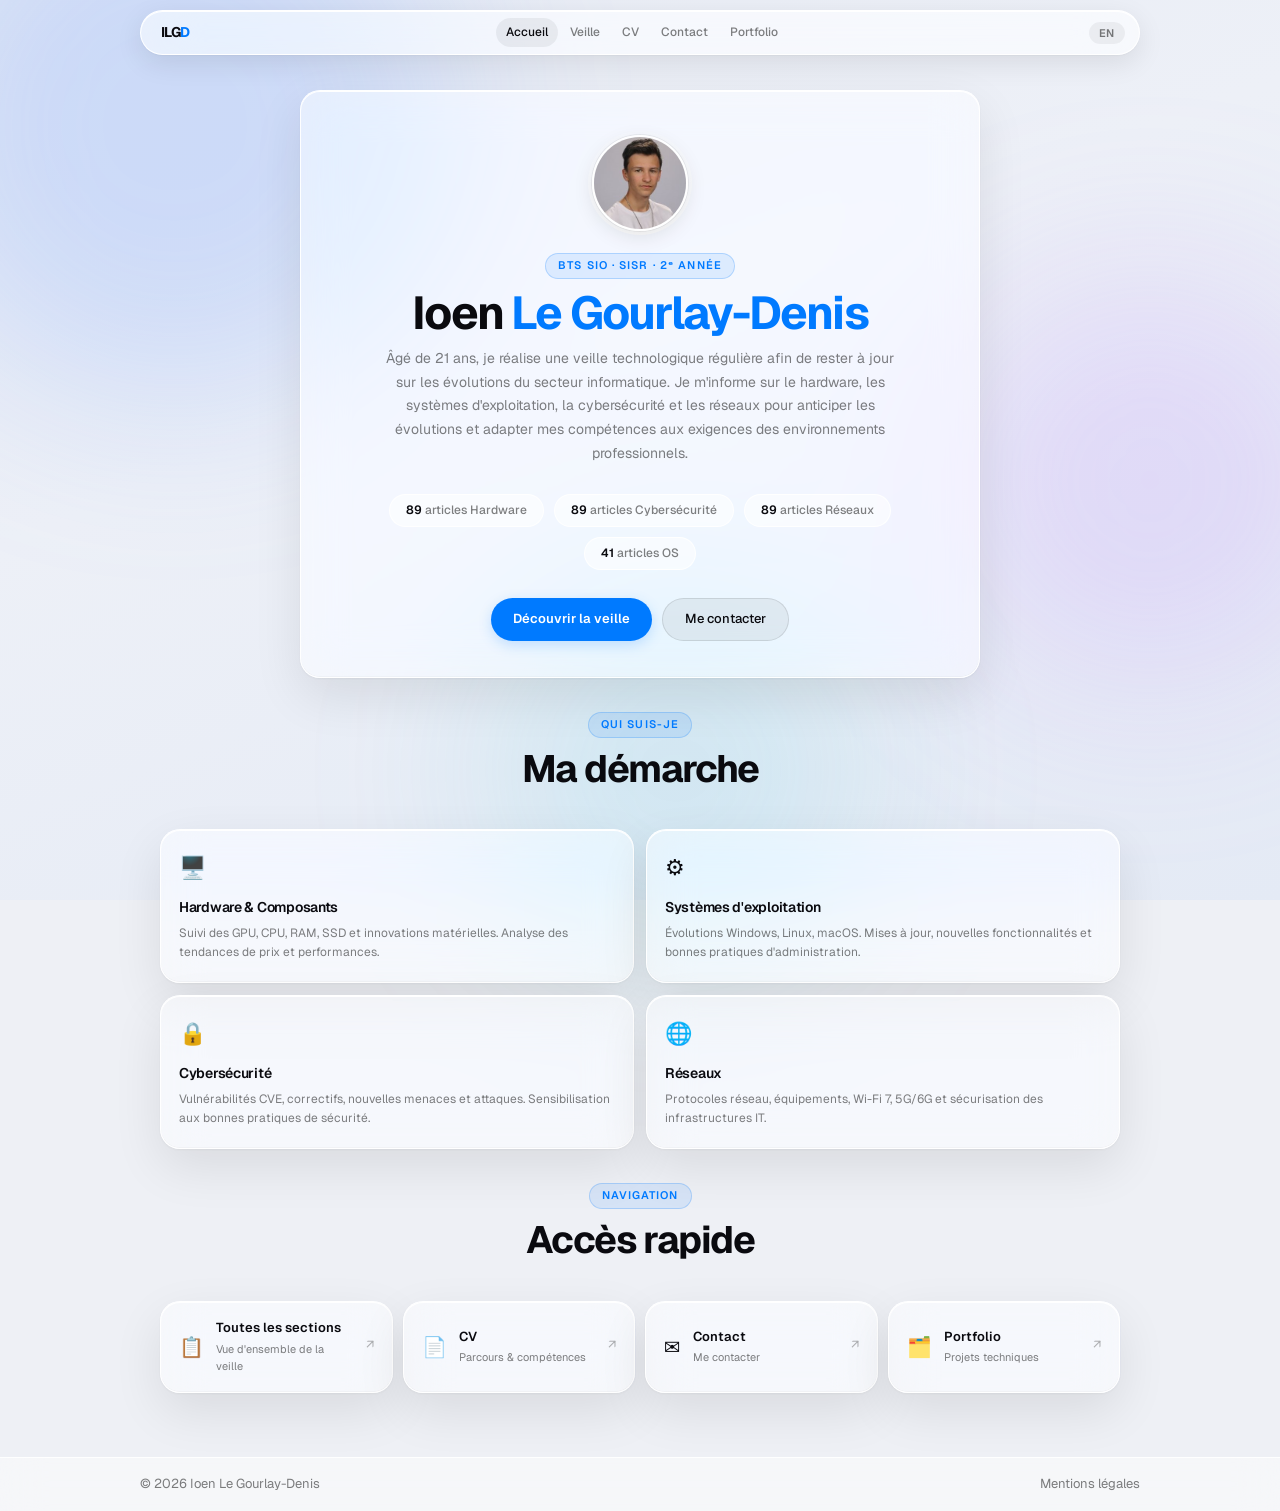
==== index.html @ bd29b1e2 "Update index.html" ====
<!DOCTYPE html>
<html lang="fr">
<head>
  <meta charset="UTF-8"/><meta name="viewport" content="width=device-width,initial-scale=1.0"/>
  <title>Accueil — Veille Technologique — Ioen Le Gourlay-Denis</title>
  <link rel="preconnect" href="https://fonts.googleapis.com"/>
  <link href="https://fonts.googleapis.com/css2?family=Geist:wght@300;400;500;600;700&display=swap" rel="stylesheet"/>
  <link rel="stylesheet" href="vt-styles.css"/>
  <style>
    .hero-home{padding:44px 36px 36px;text-align:center;max-width:680px;margin:0 auto 32px;}
    .hero-home .photo-wrap{position:relative;width:96px;height:96px;margin:0 auto 20px;}
    .hero-home .photo-wrap img{width:96px;height:96px;border-radius:50%;object-fit:cover;border:2px solid rgba(255,255,255,0.85);box-shadow:0 0 0 1px rgba(0,0,0,0.06),0 6px 20px rgba(0,0,0,0.1);}
    .hero-home .photo-ring{position:absolute;inset:-4px;border-radius:50%;background:conic-gradient(from 180deg,rgba(255,255,255,0.85),rgba(255,255,255,0.1),rgba(255,255,255,0.85));z-index:-1;}
    .hero-home h1{font-size:clamp(28px,5vw,46px);font-weight:700;letter-spacing:-0.04em;color:#0a0a0f;line-height:1.05;margin-bottom:10px;}
    .hero-home h1 span{color:var(--blue);}
    .hero-home .hero-sub{font-size:14px;color:var(--text-2);line-height:1.7;max-width:520px;margin:0 auto 28px;}
    .stats-row{display:flex;gap:10px;justify-content:center;flex-wrap:wrap;margin-bottom:28px;}
    .stat-pill{background:rgba(255,255,255,0.55);border:0.5px solid rgba(255,255,255,0.9);border-radius:100px;padding:6px 16px;font-size:12px;font-weight:500;color:var(--text-2);}
    .stat-pill strong{color:#0a0a0f;font-weight:600;}
    .about-grid{display:grid;grid-template-columns:1fr 1fr;gap:12px;margin-bottom:32px;}
    .about-card{padding:20px 18px;}
    .about-card-icon{font-size:22px;margin-bottom:10px;display:block;}
    .about-card h3{font-size:14px;font-weight:600;color:#0a0a0f;letter-spacing:-0.02em;margin-bottom:6px;}
    .about-card p{font-size:12px;color:var(--text-2);line-height:1.6;}
    .quick-links{display:grid;grid-template-columns:repeat(auto-fit,minmax(200px,1fr));gap:10px;}
    .ql-card{padding:16px 18px;display:flex;align-items:center;gap:12px;transition:transform 0.22s cubic-bezier(0.34,1.2,0.64,1);}
    .ql-card:hover{transform:translateY(-3px);}
    .ql-icon{font-size:20px;flex-shrink:0;}
    .ql-text h3{font-size:13px;font-weight:600;color:#0a0a0f;margin-bottom:2px;}
    .ql-text p{font-size:11px;color:var(--text-2);}
    .ql-arrow{margin-left:auto;font-size:13px;color:var(--text-3);transition:all 0.2s;}
    .ql-card:hover .ql-arrow{color:var(--blue);transform:translate(2px,-2px);}
    @media(max-width:560px){.about-grid{grid-template-columns:1fr;}.stats-row{flex-direction:column;align-items:center;}}
  </style>
</head>
<body>
<div class="bg-canvas" aria-hidden="true"><div class="bg-blob b1"></div><div class="bg-blob b2"></div><div class="bg-blob b3"></div></div>

<nav class="site-nav" id="nav">
  <div class="nav-pill">
    <a href="index.html" class="nav-logo">ILG<em>D</em></a>
    <div class="nav-links">
      <a href="index.html" class="nav-a active">Accueil</a>
      <a href="veilletechnologique.html" class="nav-a" data-fr="Veille" data-en="Tech Watch">Veille</a>
      <a href="cv.html" class="nav-a">CV</a>
      <a href="contact.html" class="nav-a">Contact</a>
      <a href="portfolio.html" class="nav-a">Portfolio</a>
    </div>
    <button class="lang-btn" id="langBtn">EN</button>
    <button class="burger" id="burger"><span></span><span></span></button>
  </div>
</nav>
<div class="mobile-drawer glass" id="drawer">
  <a href="index.html">Accueil</a>
  <a href="veilletechnologique.html">Veille Technologique</a>
  <a href="hardware.html">Hardware</a>
  <a href="systemedexploitation.html">Syst. d'exploitation</a>
  <a href="cybersecurite.html">Cybersécurité</a>
  <a href="reseaux.html">Réseaux</a>
  <a href="cv.html">CV</a>
  <a href="contact.html">Contact</a>
  <a href="portfolio.html">Portfolio</a>
</div>

<main class="page">
  <div class="container">
    <div class="container" style="max-width:680px; margin-top: 90px;"></div>

    <!-- HERO -->
    <div class="glass hero-home ios-anim" data-d="0">
      <div class="photo-wrap">
        <div class="photo-ring"></div>
        <img src="photo-profil.jpg" alt="Ioen Le Gourlay-Denis"/>
      </div>
      <span class="eyebrow" data-fr="BTS SIO · SISR · 2ᵉ année" data-en="IT Systems & Networks · Year 2">BTS SIO · SISR · 2ᵉ année</span>
      <h1>Ioen <span>Le Gourlay-Denis</span></h1>
      <p class="hero-sub" data-fr="Âgé de 21 ans, je réalise une veille technologique régulière afin de rester à jour sur les évolutions du secteur informatique. Je m'informe sur le hardware, les systèmes d'exploitation, la cybersécurité et les réseaux pour anticiper les évolutions et adapter mes compétences aux exigences des environnements professionnels." data-en="21 years old, I carry out regular technology monitoring to stay up to date with developments in the IT sector, covering hardware, operating systems, cybersecurity and networks.">Âgé de 21 ans, je réalise une veille technologique régulière afin de rester à jour sur les évolutions du secteur informatique. Je m'informe sur le hardware, les systèmes d'exploitation, la cybersécurité et les réseaux pour anticiper les évolutions et adapter mes compétences aux exigences des environnements professionnels.</p>
      <div class="stats-row">
        <span class="stat-pill"><strong>89</strong> <a href="hardware.html">articles Hardware</a></span>
        <span class="stat-pill"><strong>89</strong> articles Cybersécurité</span>
        <span class="stat-pill"><strong>89</strong> articles Réseaux</span>
        <span class="stat-pill"><strong>41</strong> articles OS</span>
      </div>
      <div style="display:flex;gap:10px;justify-content:center;flex-wrap:wrap;">
        <a href="veilletechnologique.html" class="btn-p" data-fr="Découvrir la veille" data-en="Explore tech watch">Découvrir la veille</a>
        <a href="contact.html" class="btn-ghost"   data-fr="Me contacter" data-en="Get in touch">Me contacter</a>
      </div>
    </div>

    <!-- À PROPOS -->
    <div class="sec-header ios-anim" data-d="60">
      <span class="eyebrow" data-fr="Qui suis-je" data-en="Who I am">Qui suis-je</span>
      <h1 data-fr="Ma démarche" data-en="My approach">Ma démarche</h1>
    </div>
    <div class="about-grid">
      <div class="glass about-card ios-anim" data-d="80">
        <span class="about-card-icon">🖥️</span>
        <h3 data-fr="Hardware & Composants" data-en="Hardware & Components">Hardware & Composants</h3>
        <p data-fr="Suivi des GPU, CPU, RAM, SSD et innovations matérielles. Analyse des tendances de prix et performances." data-en="Tracking GPU, CPU, RAM, SSD and hardware innovations. Price trend and performance analysis.">Suivi des GPU, CPU, RAM, SSD et innovations matérielles. Analyse des tendances de prix et performances.</p>
      </div>
      <div class="glass about-card ios-anim" data-d="120">
        <span class="about-card-icon">⚙️</span>
        <h3 data-fr="Systèmes d'exploitation" data-en="Operating Systems">Systèmes d'exploitation</h3>
        <p data-fr="Évolutions Windows, Linux, macOS. Mises à jour, nouvelles fonctionnalités et bonnes pratiques d'administration." data-en="Windows, Linux, macOS updates. New features and system administration best practices.">Évolutions Windows, Linux, macOS. Mises à jour, nouvelles fonctionnalités et bonnes pratiques d'administration.</p>
      </div>
      <div class="glass about-card ios-anim" data-d="160">
        <span class="about-card-icon">🔒</span>
        <h3 data-fr="Cybersécurité" data-en="Cybersecurity">Cybersécurité</h3>
        <p data-fr="Vulnérabilités CVE, correctifs, nouvelles menaces et attaques. Sensibilisation aux bonnes pratiques de sécurité." data-en="CVE vulnerabilities, patches, new threats and attacks. Security best practices awareness.">Vulnérabilités CVE, correctifs, nouvelles menaces et attaques. Sensibilisation aux bonnes pratiques de sécurité.</p>
      </div>
      <div class="glass about-card ios-anim" data-d="200">
        <span class="about-card-icon">🌐</span>
        <h3 data-fr="Réseaux" data-en="Networks">Réseaux</h3>
        <p data-fr="Protocoles réseau, équipements, Wi-Fi 7, 5G/6G et sécurisation des infrastructures IT." data-en="Network protocols, equipment, Wi-Fi 7, 5G/6G and IT infrastructure security.">Protocoles réseau, équipements, Wi-Fi 7, 5G/6G et sécurisation des infrastructures IT.</p>
      </div>
    </div>

    <!-- LIENS RAPIDES -->
    <div class="sec-header ios-anim" data-d="220">
      <span class="eyebrow" data-fr="Navigation" data-en="Navigation">Navigation</span>
      <h1 data-fr="Accès rapide" data-en="Quick access">Accès rapide</h1>
    </div>
    <div class="quick-links">
      <a href="veilletechnologique.html" class="glass ql-card ios-anim" data-d="240">
        <span class="ql-icon">📋</span>
        <div class="ql-text"><h3 data-fr="Toutes les sections" data-en="All sections">Toutes les sections</h3><p data-fr="Vue d'ensemble de la veille" data-en="Tech watch overview">Vue d'ensemble de la veille</p></div>
        <span class="ql-arrow">↗</span>
      </a>
      <a href="cv.html" class="glass ql-card ios-anim" data-d="280">
        <span class="ql-icon">📄</span>
        <div class="ql-text"><h3>CV</h3><p data-fr="Parcours & compétences" data-en="Experience & skills">Parcours & compétences</p></div>
        <span class="ql-arrow">↗</span>
      </a>
      <a href="contact.html" class="glass ql-card ios-anim" data-d="320">
        <span class="ql-icon">✉️</span>
        <div class="ql-text"><h3>Contact</h3><p data-fr="Me contacter" data-en="Get in touch">Me contacter</p></div>
        <span class="ql-arrow">↗</span>
      </a>
      <a href="portfolio.html" class="glass ql-card ios-anim" data-d="360">
        <span class="ql-icon">🗂️</span>
        <div class="ql-text"><h3>Portfolio</h3><p data-fr="Projets techniques" data-en="Technical projects">Projets techniques</p></div>
        <span class="ql-arrow">↗</span>
      </a>
    </div>

  </div>
</main>

<footer class="site-footer">
  <div class="footer-inner">
    <span>© 2026 Ioen Le Gourlay-Denis</span>
    <a href="mentions-legales.html" data-fr="Mentions légales" data-en="Legal notice">Mentions légales</a>
  </div>
</footer>
<script src="vt-script.js"></script>
</body>
</html>
---- vt-styles.css ----
@import url('https://fonts.googleapis.com/css2?family=Geist:wght@300;400;500;600;700&display=swap');

*,*::before,*::after{margin:0;padding:0;box-sizing:border-box;}
html{scroll-behavior:smooth;}
body{font-family:'Geist',system-ui,sans-serif;background:#eef0f5;color:#0a0a0f;line-height:1.6;overflow-x:hidden;min-height:100vh;}
img{max-width:100%;display:block;}
a{color:inherit;text-decoration:none;}
ul{list-style:none;}
button{cursor:pointer;border:none;background:none;font-family:inherit;}

:root{
  --blue:#007AFF;
  --blue-light:rgba(0,122,255,0.1);
  --blue-border:rgba(0,122,255,0.22);
  --blue-glow:rgba(0,122,255,0.2);
  --glass:rgba(255,255,255,0.52);
  --glass-border:rgba(255,255,255,0.95);
  --glass-shadow:0 1px 0 rgba(255,255,255,1) inset,0 -0.5px 0 rgba(0,0,0,0.05) inset,0 18px 50px rgba(0,0,0,0.09),0 1px 3px rgba(0,0,0,0.05);
  --text:rgba(0,0,0,0.85);
  --text-2:rgba(0,0,0,0.5);
  --text-3:rgba(0,0,0,0.3);
  --nav-h:64px;
  --r:20px;
  --r-sm:14px;
}

/* Background */
.bg-canvas{position:fixed;inset:0;z-index:0;pointer-events:none;background:linear-gradient(160deg,#e8ecf5 0%,#edf0f7 40%,#e4eaf5 100%);}
.bg-blob{position:absolute;border-radius:50%;filter:blur(90px);pointer-events:none;}
.b1{width:550px;height:550px;top:-150px;left:-100px;background:rgba(100,150,255,0.22);animation:bd 18s ease-in-out infinite;}
.b2{width:420px;height:420px;top:30%;right:-80px;background:rgba(180,130,255,0.18);animation:bd 22s ease-in-out infinite reverse;}
.b3{width:380px;height:380px;bottom:-60px;left:38%;background:rgba(80,200,220,0.15);animation:bd 26s ease-in-out infinite;}
@keyframes bd{0%,100%{transform:translate(0,0) scale(1);}33%{transform:translate(28px,-45px) scale(1.05);}66%{transform:translate(-22px,32px) scale(0.95);}}

/* Glass */
.glass{
  background:var(--glass);
  backdrop-filter:blur(22px) saturate(1.9);
  -webkit-backdrop-filter:blur(22px) saturate(1.9);
  border:0.5px solid var(--glass-border);
  border-radius:var(--r);
  box-shadow:var(--glass-shadow);
  position:relative;overflow:hidden;
}
.glass::before{content:'';position:absolute;top:0;left:0;right:0;height:1px;background:linear-gradient(90deg,transparent,rgba(255,255,255,0.95) 25%,rgba(255,255,255,0.95) 75%,transparent);pointer-events:none;z-index:1;}
.glass::after{content:'';position:absolute;top:0;left:-80%;width:45%;height:100%;background:linear-gradient(110deg,transparent,rgba(255,255,255,0.13),transparent);pointer-events:none;z-index:1;animation:sw 5s ease-in-out infinite;}
@keyframes sw{0%{left:-80%;}55%,100%{left:130%;}}

/* Nav */
.site-nav{position:fixed;top:0;left:0;right:0;z-index:100;padding:10px 20px;}
.nav-pill{
  max-width:1000px;margin:0 auto;
  display:flex;align-items:center;gap:4px;
  background:rgba(255,255,255,0.6);
  backdrop-filter:blur(28px) saturate(2);
  -webkit-backdrop-filter:blur(28px) saturate(2);
  border:0.5px solid rgba(255,255,255,0.98);
  border-radius:100px;padding:7px 14px;
  box-shadow:0 1px 0 rgba(255,255,255,1) inset,0 8px 28px rgba(0,0,0,0.09),0 1px 2px rgba(0,0,0,0.04);
}
.nav-logo{font-weight:700;font-size:14px;color:#0a0a0f;letter-spacing:-0.04em;padding:0 6px;flex-shrink:0;white-space:nowrap;}
.nav-logo em{color:var(--blue);font-style:normal;}
.nav-links{display:flex;gap:2px;flex:1;justify-content:center;flex-wrap:wrap;}
.nav-a{font-size:12px;font-weight:500;color:var(--text-2);padding:5px 10px;border-radius:100px;transition:all 0.2s;white-space:nowrap;}
.nav-a:hover,.nav-a.active{color:#0a0a0f;background:rgba(0,0,0,0.06);}
.lang-btn{font-size:11px;font-weight:600;letter-spacing:0.06em;color:var(--text-2);background:rgba(0,0,0,0.05);padding:4px 10px;border-radius:100px;transition:all 0.2s;flex-shrink:0;}
.lang-btn:hover{color:#0a0a0f;background:rgba(0,0,0,0.09);}
.burger{display:none;flex-direction:column;gap:5px;padding:7px;flex-shrink:0;}
.burger span{display:block;width:19px;height:1.5px;background:var(--text-2);border-radius:2px;transition:all 0.25s;}
.burger.open span:first-child{transform:rotate(45deg) translate(4.5px,4.5px);}
.burger.open span:last-child{transform:rotate(-45deg) translate(4.5px,-4.5px);}

.mobile-drawer{display:none;position:fixed;top:calc(var(--nav-h) + 2px);left:10px;right:10px;z-index:99;padding:8px;border-radius:var(--r);flex-direction:column;gap:2px;opacity:0;transform:translateY(-8px) scale(0.97);pointer-events:none;transition:all 0.28s cubic-bezier(0.34,1.2,0.64,1);}
.mobile-drawer.open{opacity:1;transform:translateY(0) scale(1);pointer-events:all;}
.mobile-drawer a{display:block;padding:10px 14px;border-radius:10px;font-size:14px;font-weight:500;color:var(--text-2);transition:all 0.18s;}
.mobile-drawer a:hover{color:#0a0a0f;background:rgba(0,0,0,0.04);}

/* Layout */
main{position:relative;z-index:1;}
.container{max-width:1000px;margin:0 auto;padding:0 20px;}
.page{padding-top:calc(var(--nav-h)+32px);padding-bottom:64px;}

/* Buttons */
.btn-p{background:var(--blue);color:#fff;font-size:13px;font-weight:600;padding:10px 22px;border-radius:100px;transition:all 0.22s;box-shadow:0 4px 14px var(--blue-glow);display:inline-flex;align-items:center;gap:6px;}
.btn-p:hover{background:#0066DD;transform:translateY(-2px);box-shadow:0 8px 22px var(--blue-glow);}
.btn-ghost{background:rgba(0,0,0,0.055);color:#0a0a0f;font-size:13px;font-weight:500;padding:10px 22px;border-radius:100px;border:0.5px solid rgba(0,0,0,0.1);transition:all 0.22s;display:inline-flex;align-items:center;gap:6px;}
.btn-ghost:hover{background:rgba(0,0,0,0.09);}

/* Section header */
.sec-header{text-align:center;margin-bottom:40px;}
.eyebrow{display:inline-block;font-size:11px;font-weight:600;letter-spacing:0.1em;text-transform:uppercase;color:var(--blue);background:var(--blue-light);padding:3px 12px;border-radius:100px;border:0.5px solid var(--blue-border);margin-bottom:10px;}
.sec-header h1{font-size:clamp(26px,4vw,38px);font-weight:700;letter-spacing:-0.04em;color:#0a0a0f;line-height:1.1;}

/* iOS anim */
.ios-anim{opacity:0;transform:translateY(22px);filter:blur(5px);transition:opacity 0.6s cubic-bezier(0.34,1.1,0.64,1),transform 0.6s cubic-bezier(0.34,1.1,0.64,1),filter 0.6s ease;}
.ios-anim.in{opacity:1;transform:translateY(0);filter:blur(0);}

/* Hero accueil */
.hero-vt{padding:36px 32px;text-align:center;max-width:640px;margin:0 auto 32px;}
.hero-vt h1{font-size:clamp(28px,5vw,44px);font-weight:700;letter-spacing:-0.04em;color:#0a0a0f;line-height:1.1;margin-bottom:10px;}
.hero-vt h1 span{color:var(--blue);}
.hero-vt p{font-size:14px;color:var(--text-2);margin-bottom:28px;line-height:1.65;}
.hero-btns{display:flex;flex-wrap:wrap;gap:10px;justify-content:center;}

/* Section cards grid (accueil) */
.sec-cards{display:grid;grid-template-columns:repeat(auto-fit,minmax(220px,1fr));gap:14px;}
.sec-card{padding:22px 20px;cursor:pointer;transition:transform 0.25s cubic-bezier(0.34,1.2,0.64,1),box-shadow 0.25s;display:block;}
.sec-card:hover{transform:translateY(-5px);box-shadow:var(--glass-shadow),0 0 0 1px rgba(0,122,255,0.1);}
.sec-card-icon{font-size:26px;margin-bottom:12px;display:block;}
.sec-card-title{font-size:15px;font-weight:600;color:#0a0a0f;letter-spacing:-0.02em;margin-bottom:5px;display:flex;align-items:center;justify-content:space-between;}
.sec-card-arrow{font-size:14px;color:var(--text-3);transition:all 0.2s;}
.sec-card:hover .sec-card-arrow{color:var(--blue);transform:translate(2px,-2px);}
.sec-card-desc{font-size:13px;color:var(--text-2);line-height:1.55;margin-bottom:10px;}
.tags{display:flex;flex-wrap:wrap;gap:5px;}
.tag{font-size:10px;font-weight:500;color:var(--blue);background:var(--blue-light);padding:2px 8px;border-radius:100px;border:0.5px solid var(--blue-border);}

/* Article cards grid */
.articles-grid{display:grid;grid-template-columns:repeat(auto-fill,minmax(300px,1fr));gap:14px;}
.article-card{padding:20px;transition:transform 0.22s cubic-bezier(0.34,1.2,0.64,1),box-shadow 0.22s;}
.article-card:hover{transform:translateY(-4px);box-shadow:var(--glass-shadow),0 0 0 1px rgba(0,122,255,0.08);}
.article-date{font-size:11px;font-weight:600;letter-spacing:0.06em;text-transform:uppercase;color:var(--blue);margin-bottom:8px;display:block;}
.article-title{font-size:14px;font-weight:600;color:#0a0a0f;letter-spacing:-0.02em;line-height:1.4;margin-bottom:8px;}
.article-title a{color:inherit;transition:color 0.2s;}
.article-title a:hover{color:var(--blue);}
.article-summary{font-size:12px;color:var(--text-2);line-height:1.65;margin-bottom:12px;display:-webkit-box;-webkit-line-clamp:4;-webkit-box-orient:vertical;overflow:hidden;}
.article-source{display:inline-flex;align-items:center;gap:5px;font-size:11px;font-weight:600;color:var(--blue);background:var(--blue-light);padding:4px 11px;border-radius:100px;border:0.5px solid var(--blue-border);transition:all 0.2s;}
.article-source:hover{background:rgba(0,122,255,0.18);}

/* Page detail hero */
.detail-hero{margin-bottom:32px;}
.detail-hero h1{font-size:clamp(24px,4vw,38px);font-weight:700;letter-spacing:-0.04em;color:#0a0a0f;margin-bottom:6px;line-height:1.1;}
.detail-hero p{font-size:13px;color:var(--text-2);}

/* Footer */
.site-footer{position:relative;z-index:1;background:rgba(255,255,255,0.45);backdrop-filter:blur(20px);-webkit-backdrop-filter:blur(20px);border-top:0.5px solid rgba(255,255,255,0.9);padding:16px 20px;}
.footer-inner{max-width:1000px;margin:0 auto;display:flex;justify-content:space-between;align-items:center;flex-wrap:wrap;gap:10px;font-size:13px;color:var(--text-2);}
.footer-inner a{color:var(--text-2);transition:color 0.2s;}
.footer-inner a:hover{color:var(--blue);}

/* Responsive */
@media(max-width:820px){.nav-links{display:none;}.burger{display:flex;}.mobile-drawer{display:flex;}}
@media(max-width:600px){.hero-vt{padding:24px 20px;}.hero-btns{flex-direction:column;align-items:stretch;}.articles-grid{grid-template-columns:1fr;}.sec-cards{grid-template-columns:1fr 1fr;}}
@media(max-width:400px){.sec-cards{grid-template-columns:1fr;}}
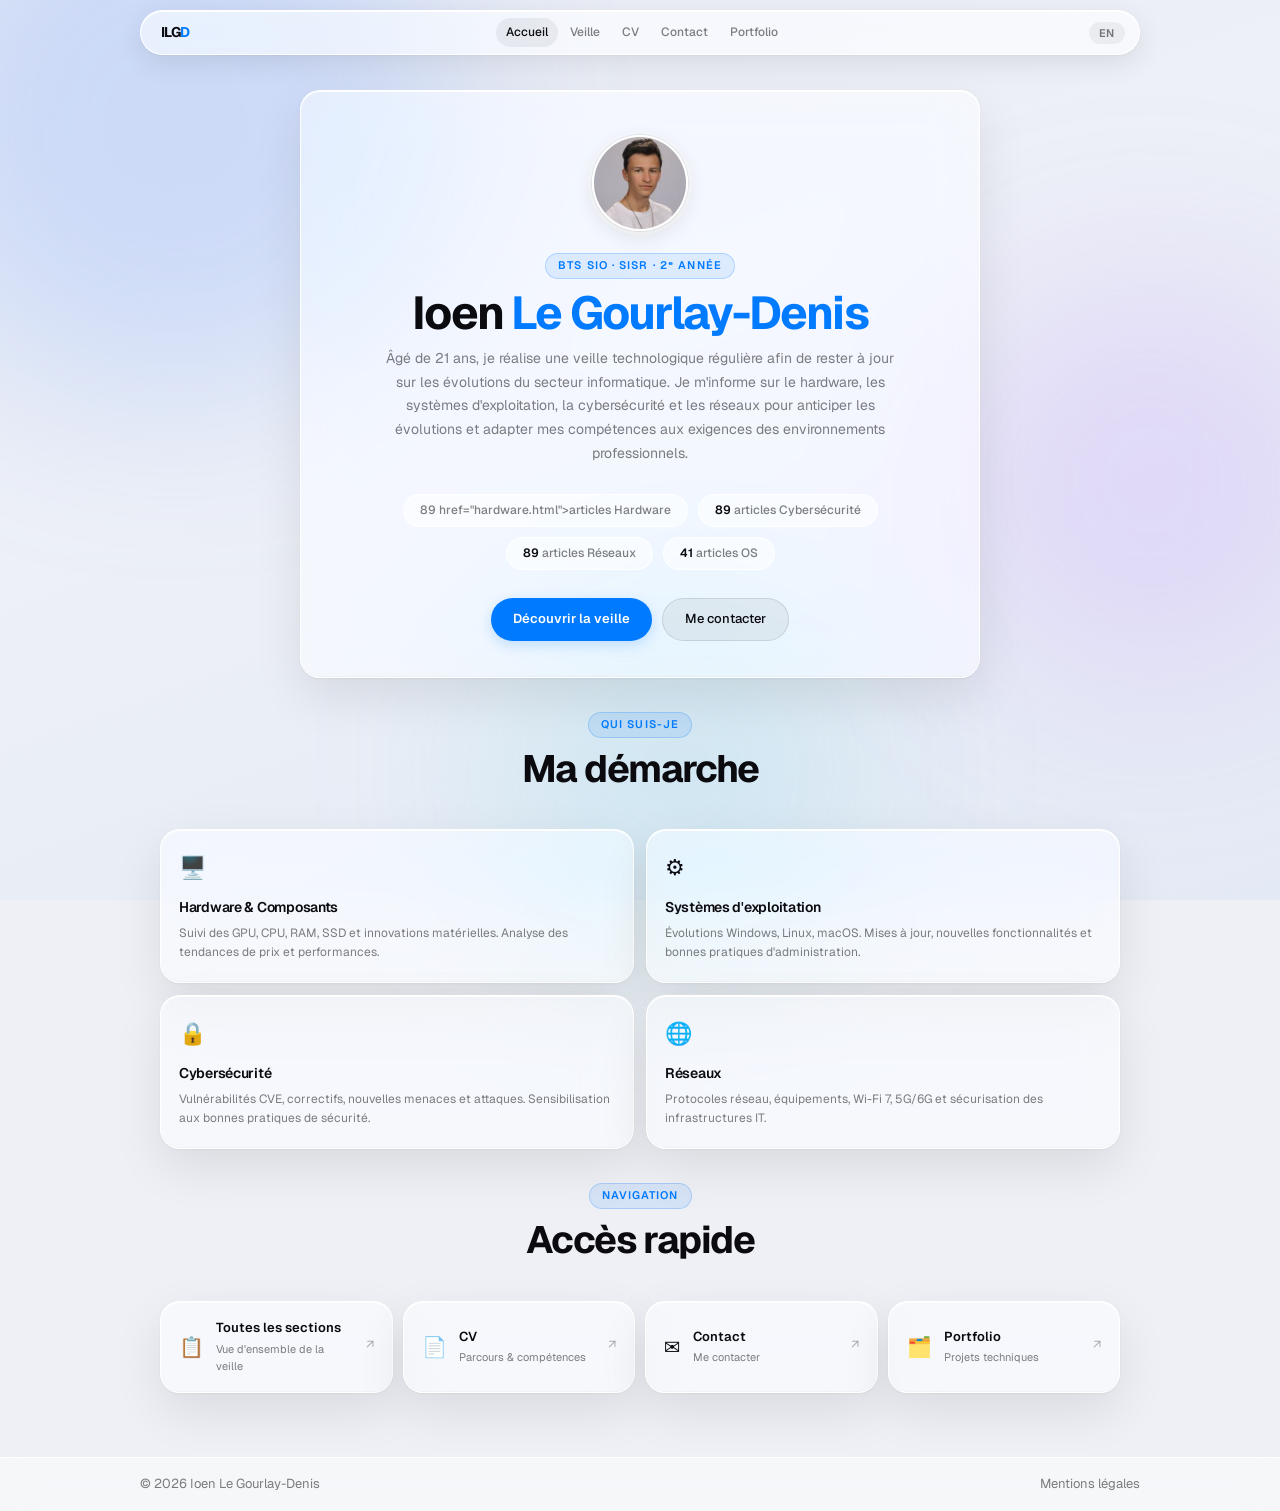
==== commit 59e8be63: "Update index.html" ====
--- a/index.html
+++ b/index.html
@@ -76,7 +76,7 @@
       <h1>Ioen <span>Le Gourlay-Denis</span></h1>
       <p class="hero-sub" data-fr="Âgé de 21 ans, je réalise une veille technologique régulière afin de rester à jour sur les évolutions du secteur informatique. Je m'informe sur le hardware, les systèmes d'exploitation, la cybersécurité et les réseaux pour anticiper les évolutions et adapter mes compétences aux exigences des environnements professionnels." data-en="21 years old, I carry out regular technology monitoring to stay up to date with developments in the IT sector, covering hardware, operating systems, cybersecurity and networks.">Âgé de 21 ans, je réalise une veille technologique régulière afin de rester à jour sur les évolutions du secteur informatique. Je m'informe sur le hardware, les systèmes d'exploitation, la cybersécurité et les réseaux pour anticiper les évolutions et adapter mes compétences aux exigences des environnements professionnels.</p>
       <div class="stats-row">
-        <span class="stat-pill"><strong>89</strong> <a href="hardware.html">articles Hardware</a></span>
+        <span class="stat-pill"> <a <strong>89</strong> href="hardware.html">articles Hardware</a></span>
         <span class="stat-pill"><strong>89</strong> articles Cybersécurité</span>
         <span class="stat-pill"><strong>89</strong> articles Réseaux</span>
         <span class="stat-pill"><strong>41</strong> articles OS</span>
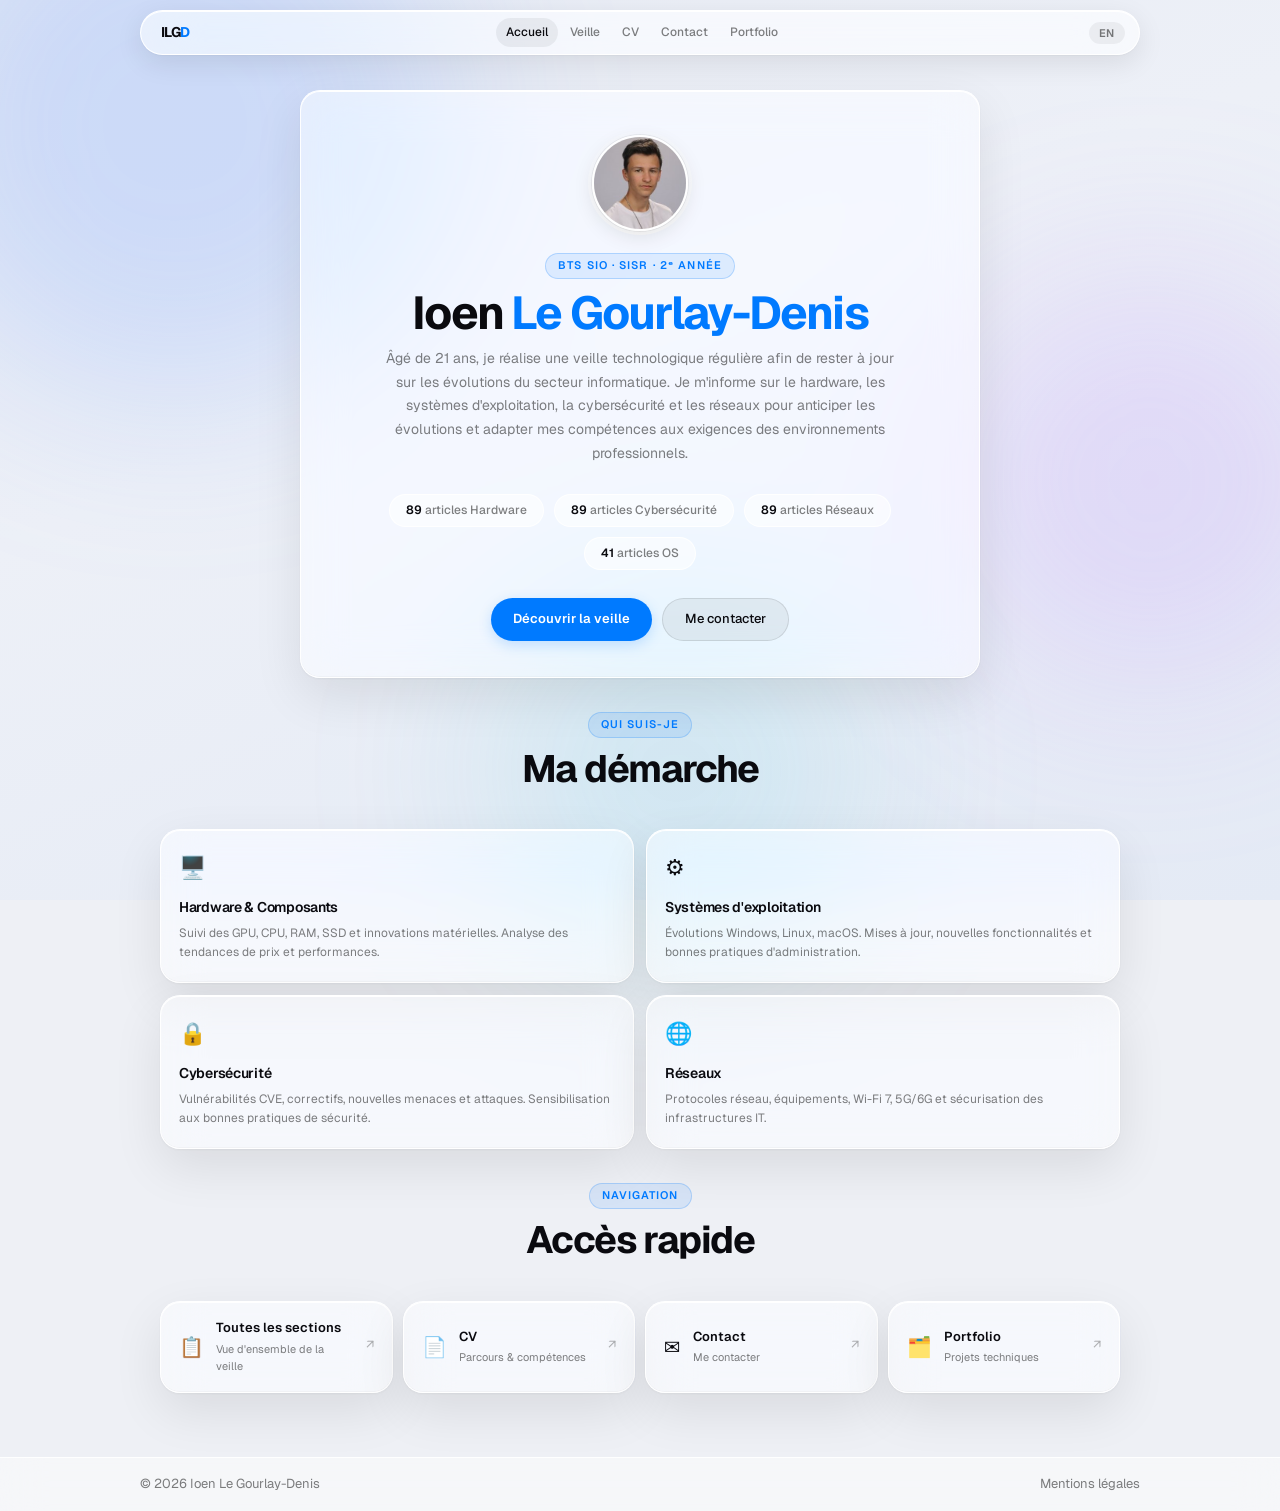
==== commit 7206561b: "Update index.html" ====
--- a/index.html
+++ b/index.html
@@ -76,10 +76,10 @@
       <h1>Ioen <span>Le Gourlay-Denis</span></h1>
       <p class="hero-sub" data-fr="Âgé de 21 ans, je réalise une veille technologique régulière afin de rester à jour sur les évolutions du secteur informatique. Je m'informe sur le hardware, les systèmes d'exploitation, la cybersécurité et les réseaux pour anticiper les évolutions et adapter mes compétences aux exigences des environnements professionnels." data-en="21 years old, I carry out regular technology monitoring to stay up to date with developments in the IT sector, covering hardware, operating systems, cybersecurity and networks.">Âgé de 21 ans, je réalise une veille technologique régulière afin de rester à jour sur les évolutions du secteur informatique. Je m'informe sur le hardware, les systèmes d'exploitation, la cybersécurité et les réseaux pour anticiper les évolutions et adapter mes compétences aux exigences des environnements professionnels.</p>
       <div class="stats-row">
-        <span class="stat-pill"> <a <strong>89</strong> href="hardware.html">articles Hardware</a></span>
-        <span class="stat-pill"><strong>89</strong> articles Cybersécurité</span>
-        <span class="stat-pill"><strong>89</strong> articles Réseaux</span>
-        <span class="stat-pill"><strong>41</strong> articles OS</span>
+        <span class="stat-pill"><strong>89</strong> <a href="hardware.html">articles Hardware</a></span>
+        <span class="stat-pill"><strong>89</strong> <a href="cybersecurite.html">articles Cybersécurité</a></span>
+        <span class="stat-pill"><strong>89</strong> <a href="reseaux.html">articles Réseaux</a></span>
+        <span class="stat-pill"><strong>41</strong> <a href="systemedexploitation.html">articles OS</a></span>
       </div>
       <div style="display:flex;gap:10px;justify-content:center;flex-wrap:wrap;">
         <a href="veilletechnologique.html" class="btn-p" data-fr="Découvrir la veille" data-en="Explore tech watch">Découvrir la veille</a>
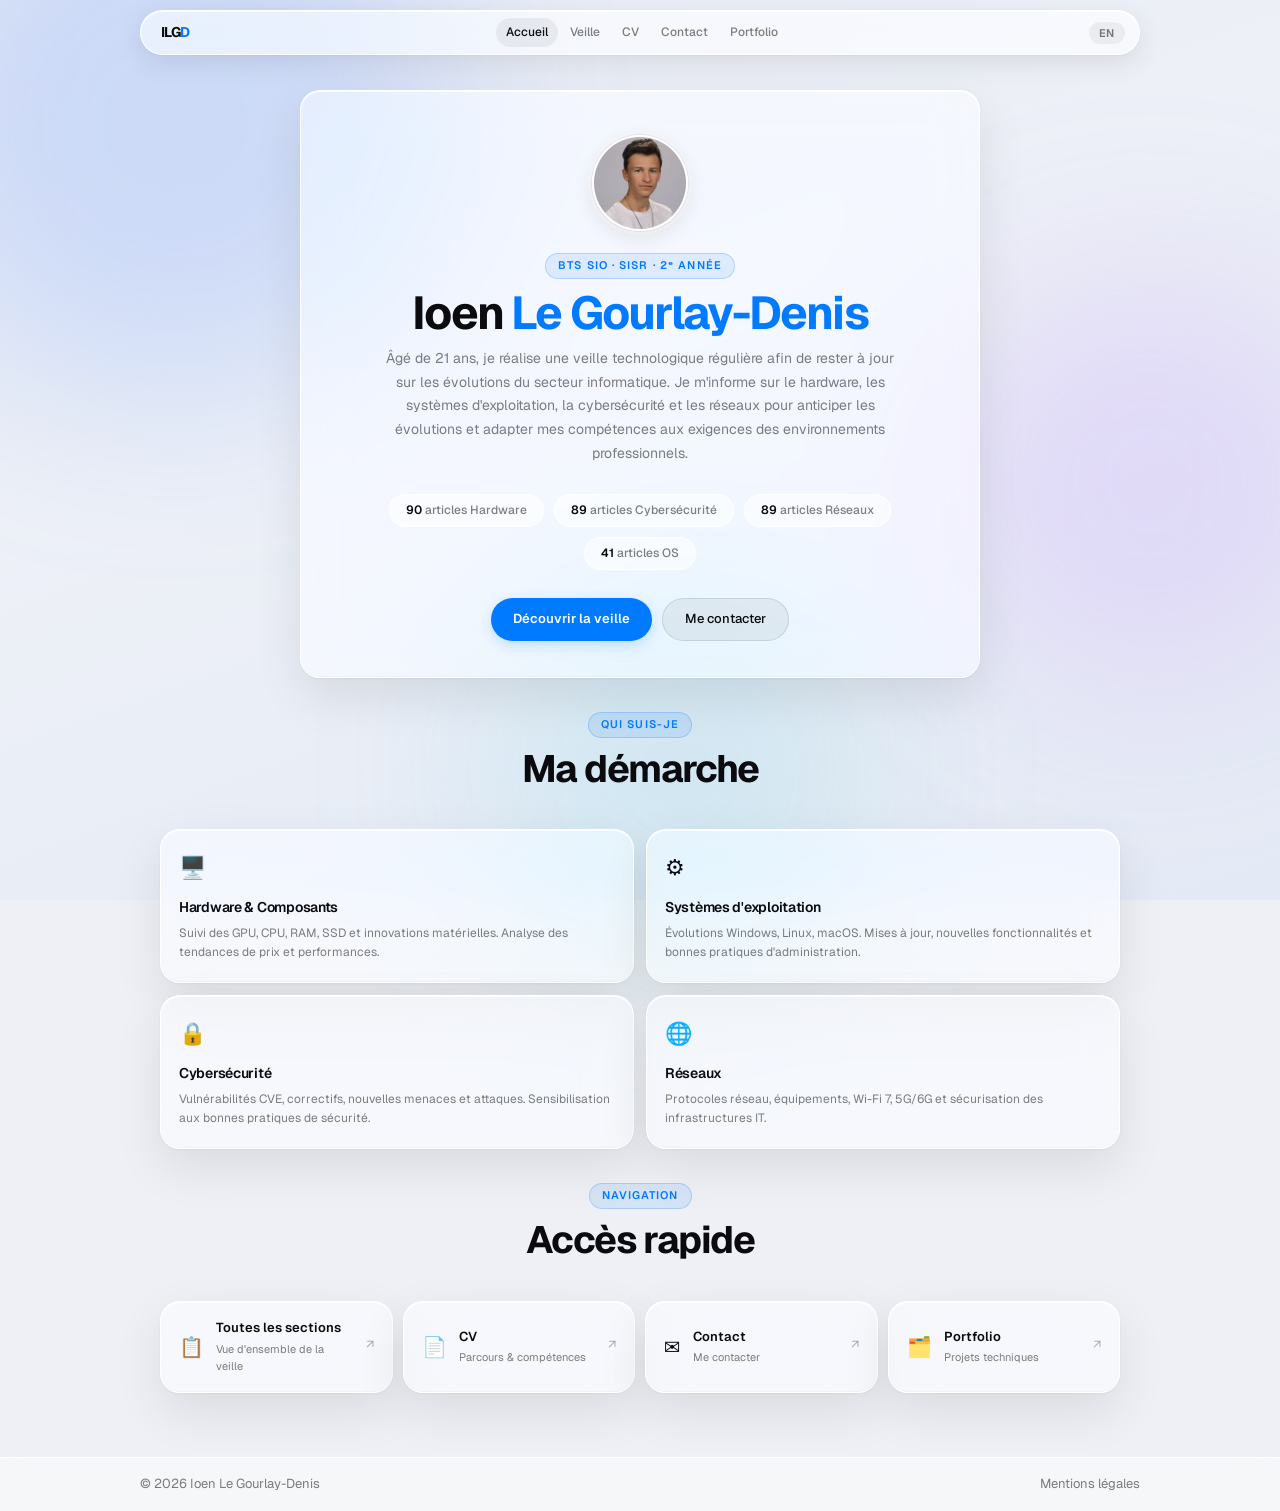
==== commit e0745bac: "Fix HTML encoding issues in index.html" ====
--- a/index.html
+++ b/index.html
@@ -76,7 +76,7 @@
       <h1>Ioen <span>Le Gourlay-Denis</span></h1>
       <p class="hero-sub" data-fr="Âgé de 21 ans, je réalise une veille technologique régulière afin de rester à jour sur les évolutions du secteur informatique. Je m'informe sur le hardware, les systèmes d'exploitation, la cybersécurité et les réseaux pour anticiper les évolutions et adapter mes compétences aux exigences des environnements professionnels." data-en="21 years old, I carry out regular technology monitoring to stay up to date with developments in the IT sector, covering hardware, operating systems, cybersecurity and networks.">Âgé de 21 ans, je réalise une veille technologique régulière afin de rester à jour sur les évolutions du secteur informatique. Je m'informe sur le hardware, les systèmes d'exploitation, la cybersécurité et les réseaux pour anticiper les évolutions et adapter mes compétences aux exigences des environnements professionnels.</p>
       <div class="stats-row">
-        <span class="stat-pill"><strong>89</strong> <a href="hardware.html">articles Hardware</a></span>
+        <span class="stat-pill"><strong>90</strong> <a href="hardware.html">articles Hardware</a></span>
         <span class="stat-pill"><strong>89</strong> <a href="cybersecurite.html">articles Cybersécurité</a></span>
         <span class="stat-pill"><strong>89</strong> <a href="reseaux.html">articles Réseaux</a></span>
         <span class="stat-pill"><strong>41</strong> <a href="systemedexploitation.html">articles OS</a></span>
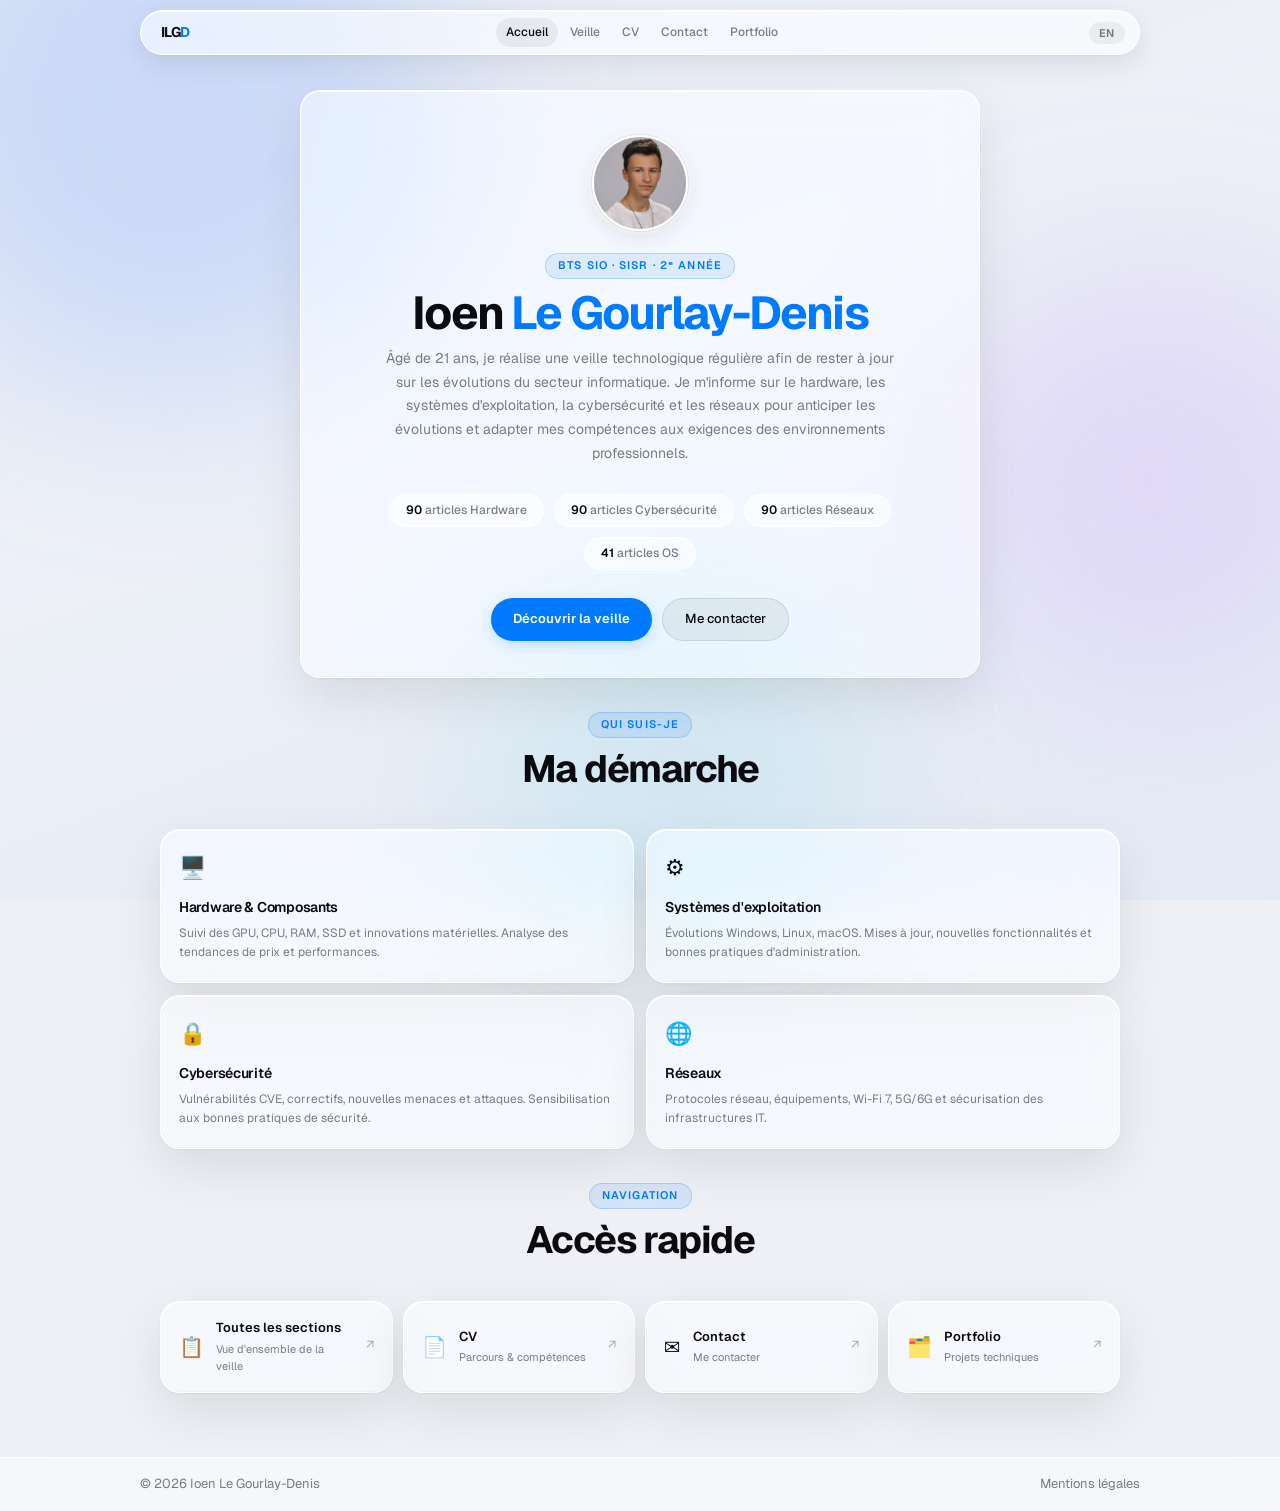
==== commit 2ee0f082: "Update index.html" ====
--- a/index.html
+++ b/index.html
@@ -77,8 +77,8 @@
       <p class="hero-sub" data-fr="Âgé de 21 ans, je réalise une veille technologique régulière afin de rester à jour sur les évolutions du secteur informatique. Je m'informe sur le hardware, les systèmes d'exploitation, la cybersécurité et les réseaux pour anticiper les évolutions et adapter mes compétences aux exigences des environnements professionnels." data-en="21 years old, I carry out regular technology monitoring to stay up to date with developments in the IT sector, covering hardware, operating systems, cybersecurity and networks.">Âgé de 21 ans, je réalise une veille technologique régulière afin de rester à jour sur les évolutions du secteur informatique. Je m'informe sur le hardware, les systèmes d'exploitation, la cybersécurité et les réseaux pour anticiper les évolutions et adapter mes compétences aux exigences des environnements professionnels.</p>
       <div class="stats-row">
         <span class="stat-pill"><strong>90</strong> <a href="hardware.html">articles Hardware</a></span>
-        <span class="stat-pill"><strong>89</strong> <a href="cybersecurite.html">articles Cybersécurité</a></span>
-        <span class="stat-pill"><strong>89</strong> <a href="reseaux.html">articles Réseaux</a></span>
+        <span class="stat-pill"><strong>90</strong> <a href="cybersecurite.html">articles Cybersécurité</a></span>
+        <span class="stat-pill"><strong>90</strong> <a href="reseaux.html">articles Réseaux</a></span>
         <span class="stat-pill"><strong>41</strong> <a href="systemedexploitation.html">articles OS</a></span>
       </div>
       <div style="display:flex;gap:10px;justify-content:center;flex-wrap:wrap;">
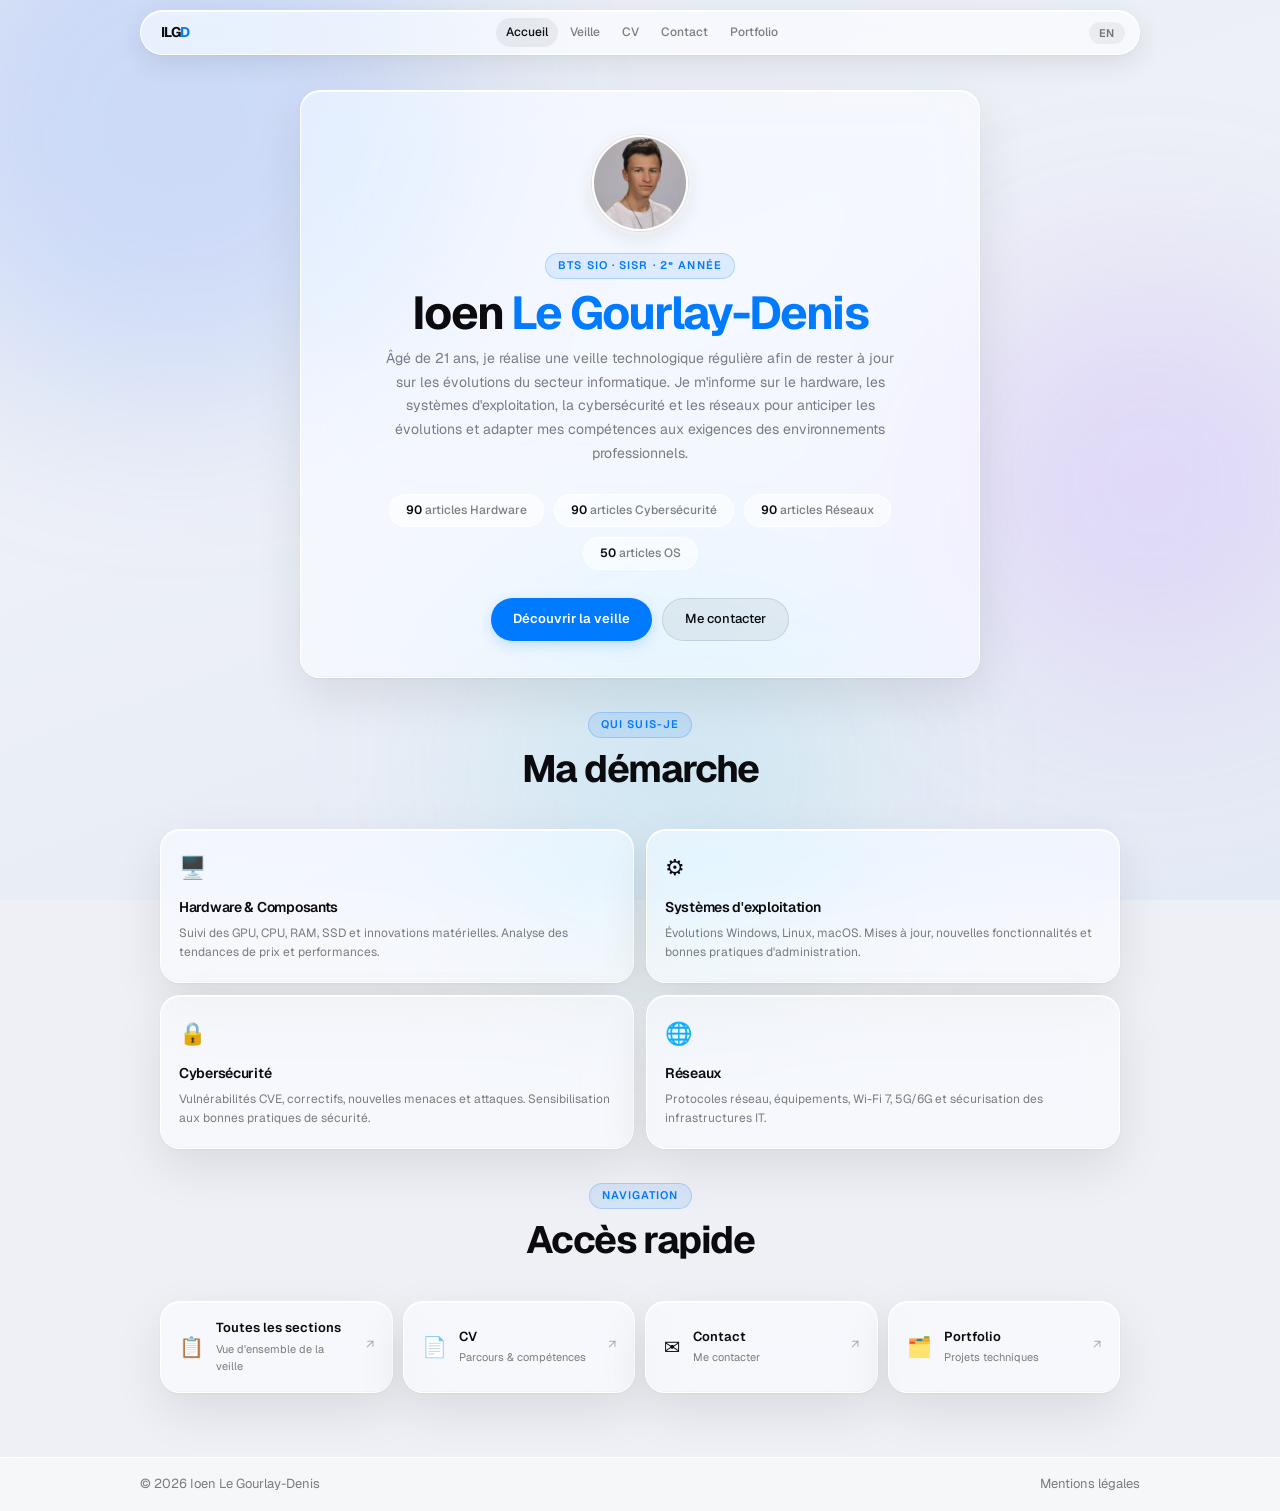
==== commit f8a3f370: "Update index.html" ====
--- a/index.html
+++ b/index.html
@@ -79,7 +79,7 @@
         <span class="stat-pill"><strong>90</strong> <a href="hardware.html">articles Hardware</a></span>
         <span class="stat-pill"><strong>90</strong> <a href="cybersecurite.html">articles Cybersécurité</a></span>
         <span class="stat-pill"><strong>90</strong> <a href="reseaux.html">articles Réseaux</a></span>
-        <span class="stat-pill"><strong>41</strong> <a href="systemedexploitation.html">articles OS</a></span>
+        <span class="stat-pill"><strong>50</strong> <a href="systemedexploitation.html">articles OS</a></span>
       </div>
       <div style="display:flex;gap:10px;justify-content:center;flex-wrap:wrap;">
         <a href="veilletechnologique.html" class="btn-p" data-fr="Découvrir la veille" data-en="Explore tech watch">Découvrir la veille</a>
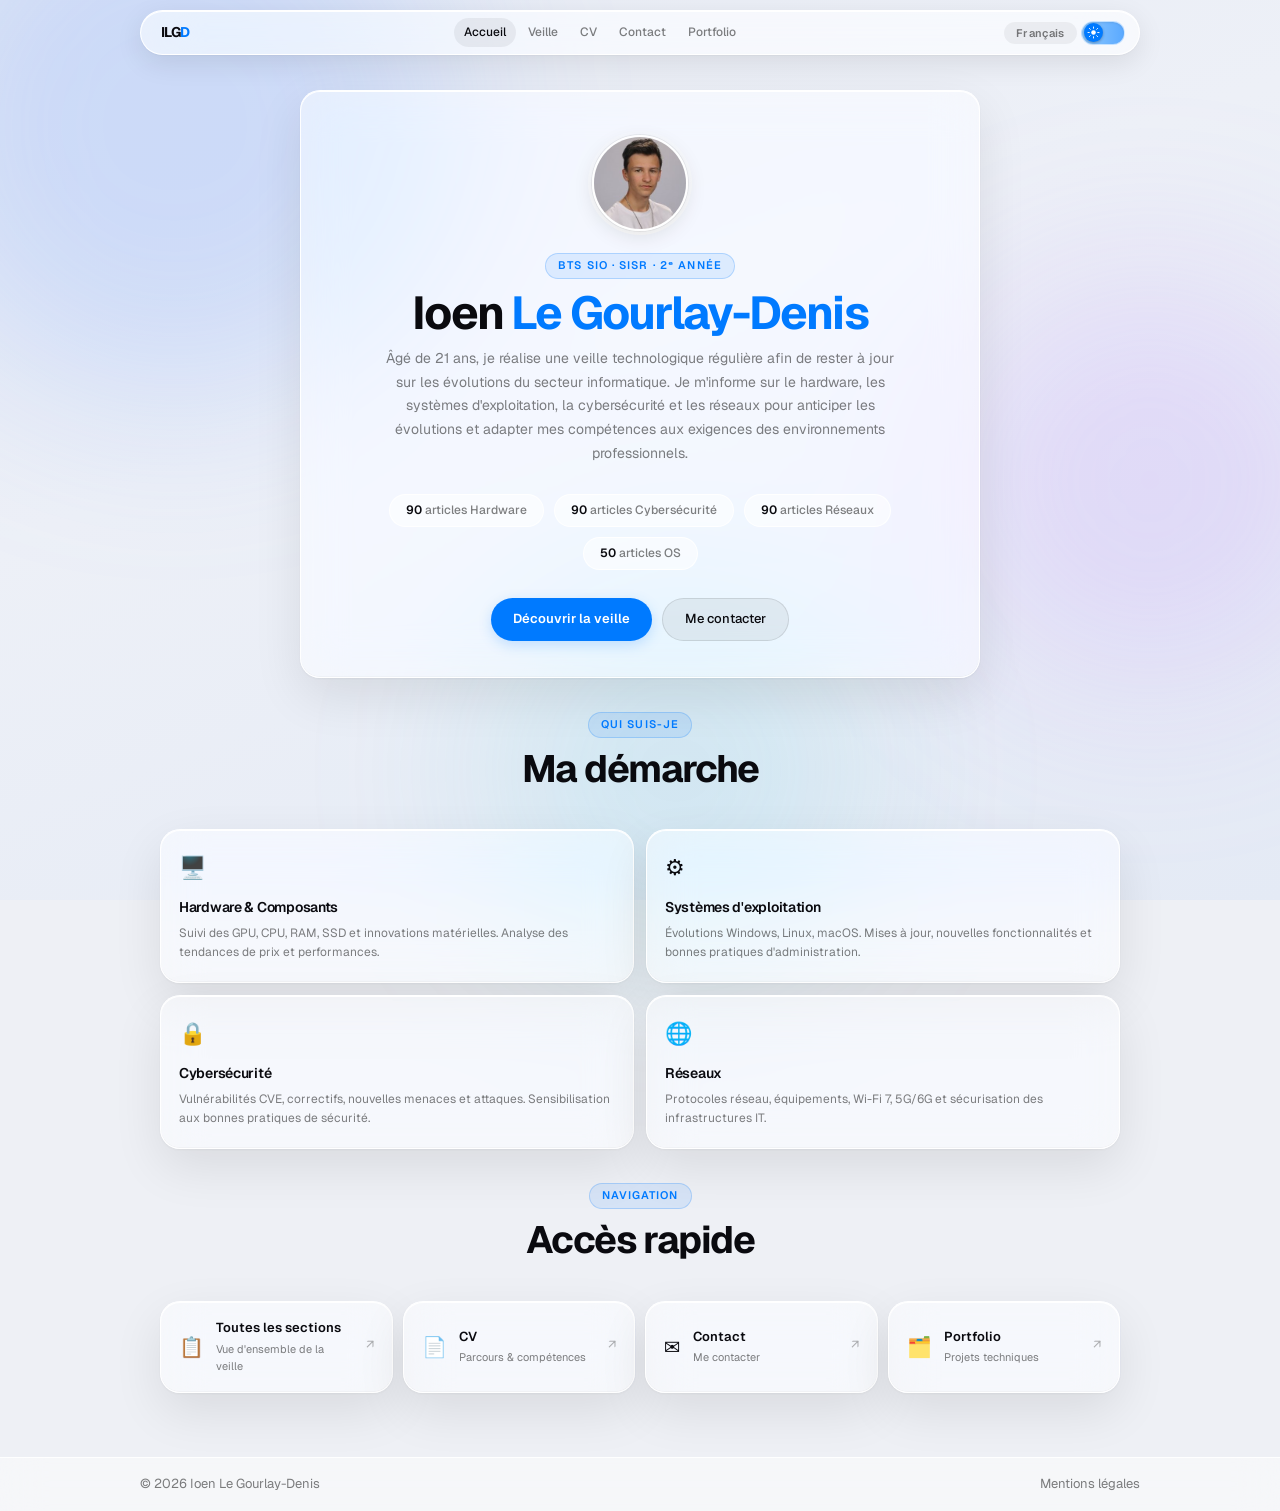
==== commit 37822254: "Add files via upload" ====
--- a/index.html
+++ b/index.html
@@ -1,157 +1,183 @@
-<!DOCTYPE html>
-<html lang="fr">
-<head>
-  <meta charset="UTF-8"/><meta name="viewport" content="width=device-width,initial-scale=1.0"/>
-  <title>Accueil — Veille Technologique — Ioen Le Gourlay-Denis</title>
-  <link rel="preconnect" href="https://fonts.googleapis.com"/>
-  <link href="https://fonts.googleapis.com/css2?family=Geist:wght@300;400;500;600;700&display=swap" rel="stylesheet"/>
-  <link rel="stylesheet" href="vt-styles.css"/>
-  <style>
-    .hero-home{padding:44px 36px 36px;text-align:center;max-width:680px;margin:0 auto 32px;}
-    .hero-home .photo-wrap{position:relative;width:96px;height:96px;margin:0 auto 20px;}
-    .hero-home .photo-wrap img{width:96px;height:96px;border-radius:50%;object-fit:cover;border:2px solid rgba(255,255,255,0.85);box-shadow:0 0 0 1px rgba(0,0,0,0.06),0 6px 20px rgba(0,0,0,0.1);}
-    .hero-home .photo-ring{position:absolute;inset:-4px;border-radius:50%;background:conic-gradient(from 180deg,rgba(255,255,255,0.85),rgba(255,255,255,0.1),rgba(255,255,255,0.85));z-index:-1;}
-    .hero-home h1{font-size:clamp(28px,5vw,46px);font-weight:700;letter-spacing:-0.04em;color:#0a0a0f;line-height:1.05;margin-bottom:10px;}
-    .hero-home h1 span{color:var(--blue);}
-    .hero-home .hero-sub{font-size:14px;color:var(--text-2);line-height:1.7;max-width:520px;margin:0 auto 28px;}
-    .stats-row{display:flex;gap:10px;justify-content:center;flex-wrap:wrap;margin-bottom:28px;}
-    .stat-pill{background:rgba(255,255,255,0.55);border:0.5px solid rgba(255,255,255,0.9);border-radius:100px;padding:6px 16px;font-size:12px;font-weight:500;color:var(--text-2);}
-    .stat-pill strong{color:#0a0a0f;font-weight:600;}
-    .about-grid{display:grid;grid-template-columns:1fr 1fr;gap:12px;margin-bottom:32px;}
-    .about-card{padding:20px 18px;}
-    .about-card-icon{font-size:22px;margin-bottom:10px;display:block;}
-    .about-card h3{font-size:14px;font-weight:600;color:#0a0a0f;letter-spacing:-0.02em;margin-bottom:6px;}
-    .about-card p{font-size:12px;color:var(--text-2);line-height:1.6;}
-    .quick-links{display:grid;grid-template-columns:repeat(auto-fit,minmax(200px,1fr));gap:10px;}
-    .ql-card{padding:16px 18px;display:flex;align-items:center;gap:12px;transition:transform 0.22s cubic-bezier(0.34,1.2,0.64,1);}
-    .ql-card:hover{transform:translateY(-3px);}
-    .ql-icon{font-size:20px;flex-shrink:0;}
-    .ql-text h3{font-size:13px;font-weight:600;color:#0a0a0f;margin-bottom:2px;}
-    .ql-text p{font-size:11px;color:var(--text-2);}
-    .ql-arrow{margin-left:auto;font-size:13px;color:var(--text-3);transition:all 0.2s;}
-    .ql-card:hover .ql-arrow{color:var(--blue);transform:translate(2px,-2px);}
-    @media(max-width:560px){.about-grid{grid-template-columns:1fr;}.stats-row{flex-direction:column;align-items:center;}}
-  </style>
-</head>
-<body>
-<div class="bg-canvas" aria-hidden="true"><div class="bg-blob b1"></div><div class="bg-blob b2"></div><div class="bg-blob b3"></div></div>
-
-<nav class="site-nav" id="nav">
-  <div class="nav-pill">
-    <a href="index.html" class="nav-logo">ILG<em>D</em></a>
-    <div class="nav-links">
-      <a href="index.html" class="nav-a active">Accueil</a>
-      <a href="veilletechnologique.html" class="nav-a" data-fr="Veille" data-en="Tech Watch">Veille</a>
-      <a href="cv.html" class="nav-a">CV</a>
-      <a href="contact.html" class="nav-a">Contact</a>
-      <a href="portfolio.html" class="nav-a">Portfolio</a>
-    </div>
-    <button class="lang-btn" id="langBtn">EN</button>
-    <button class="burger" id="burger"><span></span><span></span></button>
-  </div>
-</nav>
-<div class="mobile-drawer glass" id="drawer">
-  <a href="index.html">Accueil</a>
-  <a href="veilletechnologique.html">Veille Technologique</a>
-  <a href="hardware.html">Hardware</a>
-  <a href="systemedexploitation.html">Syst. d'exploitation</a>
-  <a href="cybersecurite.html">Cybersécurité</a>
-  <a href="reseaux.html">Réseaux</a>
-  <a href="cv.html">CV</a>
-  <a href="contact.html">Contact</a>
-  <a href="portfolio.html">Portfolio</a>
-</div>
-
-<main class="page">
-  <div class="container">
-    <div class="container" style="max-width:680px; margin-top: 90px;"></div>
-
-    <!-- HERO -->
-    <div class="glass hero-home ios-anim" data-d="0">
-      <div class="photo-wrap">
-        <div class="photo-ring"></div>
-        <img src="photo-profil.jpg" alt="Ioen Le Gourlay-Denis"/>
-      </div>
-      <span class="eyebrow" data-fr="BTS SIO · SISR · 2ᵉ année" data-en="IT Systems & Networks · Year 2">BTS SIO · SISR · 2ᵉ année</span>
-      <h1>Ioen <span>Le Gourlay-Denis</span></h1>
-      <p class="hero-sub" data-fr="Âgé de 21 ans, je réalise une veille technologique régulière afin de rester à jour sur les évolutions du secteur informatique. Je m'informe sur le hardware, les systèmes d'exploitation, la cybersécurité et les réseaux pour anticiper les évolutions et adapter mes compétences aux exigences des environnements professionnels." data-en="21 years old, I carry out regular technology monitoring to stay up to date with developments in the IT sector, covering hardware, operating systems, cybersecurity and networks.">Âgé de 21 ans, je réalise une veille technologique régulière afin de rester à jour sur les évolutions du secteur informatique. Je m'informe sur le hardware, les systèmes d'exploitation, la cybersécurité et les réseaux pour anticiper les évolutions et adapter mes compétences aux exigences des environnements professionnels.</p>
-      <div class="stats-row">
-        <span class="stat-pill"><strong>90</strong> <a href="hardware.html">articles Hardware</a></span>
-        <span class="stat-pill"><strong>90</strong> <a href="cybersecurite.html">articles Cybersécurité</a></span>
-        <span class="stat-pill"><strong>90</strong> <a href="reseaux.html">articles Réseaux</a></span>
-        <span class="stat-pill"><strong>50</strong> <a href="systemedexploitation.html">articles OS</a></span>
-      </div>
-      <div style="display:flex;gap:10px;justify-content:center;flex-wrap:wrap;">
-        <a href="veilletechnologique.html" class="btn-p" data-fr="Découvrir la veille" data-en="Explore tech watch">Découvrir la veille</a>
-        <a href="contact.html" class="btn-ghost"   data-fr="Me contacter" data-en="Get in touch">Me contacter</a>
-      </div>
-    </div>
-
-    <!-- À PROPOS -->
-    <div class="sec-header ios-anim" data-d="60">
-      <span class="eyebrow" data-fr="Qui suis-je" data-en="Who I am">Qui suis-je</span>
-      <h1 data-fr="Ma démarche" data-en="My approach">Ma démarche</h1>
-    </div>
-    <div class="about-grid">
-      <div class="glass about-card ios-anim" data-d="80">
-        <span class="about-card-icon">🖥️</span>
-        <h3 data-fr="Hardware & Composants" data-en="Hardware & Components">Hardware & Composants</h3>
-        <p data-fr="Suivi des GPU, CPU, RAM, SSD et innovations matérielles. Analyse des tendances de prix et performances." data-en="Tracking GPU, CPU, RAM, SSD and hardware innovations. Price trend and performance analysis.">Suivi des GPU, CPU, RAM, SSD et innovations matérielles. Analyse des tendances de prix et performances.</p>
-      </div>
-      <div class="glass about-card ios-anim" data-d="120">
-        <span class="about-card-icon">⚙️</span>
-        <h3 data-fr="Systèmes d'exploitation" data-en="Operating Systems">Systèmes d'exploitation</h3>
-        <p data-fr="Évolutions Windows, Linux, macOS. Mises à jour, nouvelles fonctionnalités et bonnes pratiques d'administration." data-en="Windows, Linux, macOS updates. New features and system administration best practices.">Évolutions Windows, Linux, macOS. Mises à jour, nouvelles fonctionnalités et bonnes pratiques d'administration.</p>
-      </div>
-      <div class="glass about-card ios-anim" data-d="160">
-        <span class="about-card-icon">🔒</span>
-        <h3 data-fr="Cybersécurité" data-en="Cybersecurity">Cybersécurité</h3>
-        <p data-fr="Vulnérabilités CVE, correctifs, nouvelles menaces et attaques. Sensibilisation aux bonnes pratiques de sécurité." data-en="CVE vulnerabilities, patches, new threats and attacks. Security best practices awareness.">Vulnérabilités CVE, correctifs, nouvelles menaces et attaques. Sensibilisation aux bonnes pratiques de sécurité.</p>
-      </div>
-      <div class="glass about-card ios-anim" data-d="200">
-        <span class="about-card-icon">🌐</span>
-        <h3 data-fr="Réseaux" data-en="Networks">Réseaux</h3>
-        <p data-fr="Protocoles réseau, équipements, Wi-Fi 7, 5G/6G et sécurisation des infrastructures IT." data-en="Network protocols, equipment, Wi-Fi 7, 5G/6G and IT infrastructure security.">Protocoles réseau, équipements, Wi-Fi 7, 5G/6G et sécurisation des infrastructures IT.</p>
-      </div>
-    </div>
-
-    <!-- LIENS RAPIDES -->
-    <div class="sec-header ios-anim" data-d="220">
-      <span class="eyebrow" data-fr="Navigation" data-en="Navigation">Navigation</span>
-      <h1 data-fr="Accès rapide" data-en="Quick access">Accès rapide</h1>
-    </div>
-    <div class="quick-links">
-      <a href="veilletechnologique.html" class="glass ql-card ios-anim" data-d="240">
-        <span class="ql-icon">📋</span>
-        <div class="ql-text"><h3 data-fr="Toutes les sections" data-en="All sections">Toutes les sections</h3><p data-fr="Vue d'ensemble de la veille" data-en="Tech watch overview">Vue d'ensemble de la veille</p></div>
-        <span class="ql-arrow">↗</span>
-      </a>
-      <a href="cv.html" class="glass ql-card ios-anim" data-d="280">
-        <span class="ql-icon">📄</span>
-        <div class="ql-text"><h3>CV</h3><p data-fr="Parcours & compétences" data-en="Experience & skills">Parcours & compétences</p></div>
-        <span class="ql-arrow">↗</span>
-      </a>
-      <a href="contact.html" class="glass ql-card ios-anim" data-d="320">
-        <span class="ql-icon">✉️</span>
-        <div class="ql-text"><h3>Contact</h3><p data-fr="Me contacter" data-en="Get in touch">Me contacter</p></div>
-        <span class="ql-arrow">↗</span>
-      </a>
-      <a href="portfolio.html" class="glass ql-card ios-anim" data-d="360">
-        <span class="ql-icon">🗂️</span>
-        <div class="ql-text"><h3>Portfolio</h3><p data-fr="Projets techniques" data-en="Technical projects">Projets techniques</p></div>
-        <span class="ql-arrow">↗</span>
-      </a>
-    </div>
-
-  </div>
-</main>
-
-<footer class="site-footer">
-  <div class="footer-inner">
-    <span>© 2026 Ioen Le Gourlay-Denis</span>
-    <a href="mentions-legales.html" data-fr="Mentions légales" data-en="Legal notice">Mentions légales</a>
-  </div>
-</footer>
-<script src="vt-script.js"></script>
-</body>
-</html>
+<!DOCTYPE html>
+<html lang="fr">
+<head>
+  <meta charset="UTF-8"/><meta name="viewport" content="width=device-width,initial-scale=1.0"/>
+  <title>Accueil — Veille Technologique — Ioen Le Gourlay-Denis</title>
+  <link rel="preconnect" href="https://fonts.googleapis.com"/>
+  <link href="https://fonts.googleapis.com/css2?family=Geist:wght@300;400;500;600;700&display=swap" rel="stylesheet"/>
+  <link rel="stylesheet" href="vt-styles.css"/>
+  <style>
+    .hero-home{padding:44px 36px 36px;text-align:center;max-width:680px;margin:0 auto 32px;}
+    .hero-home .photo-wrap{position:relative;width:96px;height:96px;margin:0 auto 20px;}
+    .hero-home .photo-wrap img{width:96px;height:96px;border-radius:50%;object-fit:cover;border:2px solid rgba(255,255,255,0.85);box-shadow:0 0 0 1px rgba(0,0,0,0.06),0 6px 20px rgba(0,0,0,0.1);}
+    .hero-home .photo-ring{position:absolute;inset:-4px;border-radius:50%;background:conic-gradient(from 180deg,rgba(255,255,255,0.85),rgba(255,255,255,0.1),rgba(255,255,255,0.85));z-index:-1;}
+    .hero-home h1{font-size:clamp(28px,5vw,46px);font-weight:700;letter-spacing:-0.04em;color:#0a0a0f;line-height:1.05;margin-bottom:10px;}
+    .hero-home h1 span{color:var(--blue);}
+    .hero-home .hero-sub{font-size:14px;color:var(--text-2);line-height:1.7;max-width:520px;margin:0 auto 28px;}
+    .stats-row{display:flex;gap:10px;justify-content:center;flex-wrap:wrap;margin-bottom:28px;}
+    .stat-pill{background:rgba(255,255,255,0.55);border:0.5px solid rgba(255,255,255,0.9);border-radius:100px;padding:6px 16px;font-size:12px;font-weight:500;color:var(--text-2);}
+    .stat-pill strong{color:#0a0a0f;font-weight:600;}
+    .about-grid{display:grid;grid-template-columns:1fr 1fr;gap:12px;margin-bottom:32px;}
+    .about-card{padding:20px 18px;}
+    .about-card-icon{font-size:22px;margin-bottom:10px;display:block;}
+    .about-card h3{font-size:14px;font-weight:600;color:#0a0a0f;letter-spacing:-0.02em;margin-bottom:6px;}
+    .about-card p{font-size:12px;color:var(--text-2);line-height:1.6;}
+    .quick-links{display:grid;grid-template-columns:repeat(auto-fit,minmax(200px,1fr));gap:10px;}
+    .ql-card{padding:16px 18px;display:flex;align-items:center;gap:12px;transition:transform 0.22s cubic-bezier(0.34,1.2,0.64,1);}
+    .ql-card:hover{transform:translateY(-3px);}
+    .ql-icon{font-size:20px;flex-shrink:0;}
+    .ql-text h3{font-size:13px;font-weight:600;color:#0a0a0f;margin-bottom:2px;}
+    .ql-text p{font-size:11px;color:var(--text-2);}
+    .ql-arrow{margin-left:auto;font-size:13px;color:var(--text-3);transition:all 0.2s;}
+    .ql-card:hover .ql-arrow{color:var(--blue);transform:translate(2px,-2px);}
+    @media(max-width:560px){.about-grid{grid-template-columns:1fr;}.stats-row{flex-direction:column;align-items:center;}}
+  </style>
+</head>
+<body>
+<div class="bg-canvas" aria-hidden="true"><div class="bg-blob b1"></div><div class="bg-blob b2"></div><div class="bg-blob b3"></div></div>
+
+<nav class="site-nav" id="nav">
+  <div class="nav-pill">
+    <a href="index.html" class="nav-logo">ILG<em>D</em></a>
+    <div class="nav-links">
+      <a href="index.html" class="nav-a active">Accueil</a>
+      <a href="veilletechnologique.html" class="nav-a" data-fr="Veille" data-en="Tech Watch">Veille</a>
+      <a href="cv.html" class="nav-a">CV</a>
+      <a href="contact.html" class="nav-a">Contact</a>
+      <a href="portfolio.html" class="nav-a">Portfolio</a>
+    </div>
+    <select class="lang-select" id="langSelect" aria-label="Changer la langue">
+      <option value="fr">Français</option>
+      <option value="en">English</option>
+    </select>
+    <label class="theme-toggle" id="themeToggle" aria-label="Basculer le mode sombre">
+      <input type="checkbox" id="themeCheckbox">
+      <span class="theme-track">
+        <span class="theme-thumb">
+          <svg class="icon-sun" viewBox="0 0 24 24" xmlns="http://www.w3.org/2000/svg">
+            <circle cx="12" cy="12" r="4.2" fill="#fff"/>
+            <g stroke="#fff" stroke-width="1.7" stroke-linecap="round">
+              <line x1="12" y1="1.8" x2="12" y2="4.2"/>
+              <line x1="12" y1="19.8" x2="12" y2="22.2"/>
+              <line x1="1.8" y1="12" x2="4.2" y2="12"/>
+              <line x1="19.8" y1="12" x2="22.2" y2="12"/>
+              <line x1="4.4" y1="4.4" x2="6.1" y2="6.1"/>
+              <line x1="17.9" y1="17.9" x2="19.6" y2="19.6"/>
+              <line x1="4.4" y1="19.6" x2="6.1" y2="17.9"/>
+              <line x1="17.9" y1="6.1" x2="19.6" y2="4.4"/>
+            </g>
+          </svg>
+          <svg class="icon-moon" viewBox="0 0 24 24" xmlns="http://www.w3.org/2000/svg">
+            <path d="M20.2 14.9A8.4 8.4 0 1 1 9.6 4.3a6.7 6.7 0 0 0 10.6 10.6z" fill="#000"/>
+          </svg>
+        </span>
+      </span>
+    </label>
+    <button class="burger" id="burger"><span></span><span></span></button>
+  </div>
+</nav>
+<div class="mobile-drawer glass" id="drawer">
+  <a href="index.html">Accueil</a>
+  <a href="veilletechnologique.html">Veille Technologique</a>
+  <a href="hardware.html">Hardware</a>
+  <a href="systemedexploitation.html">Syst. d'exploitation</a>
+  <a href="cybersecurite.html">Cybersécurité</a>
+  <a href="reseaux.html">Réseaux</a>
+  <a href="cv.html">CV</a>
+  <a href="contact.html">Contact</a>
+  <a href="portfolio.html">Portfolio</a>
+</div>
+
+<main class="page">
+  <div class="container">
+    <div class="container" style="max-width:680px; margin-top: 90px;"></div>
+
+    <!-- HERO -->
+    <div class="glass hero-home ios-anim" data-d="0">
+      <div class="photo-wrap">
+        <div class="photo-ring"></div>
+        <img src="photo-profil.jpg" alt="Ioen Le Gourlay-Denis"/>
+      </div>
+      <span class="eyebrow" data-fr="BTS SIO · SISR · 2ᵉ année" data-en="IT Systems & Networks · Year 2">BTS SIO · SISR · 2ᵉ année</span>
+      <h1>Ioen <span>Le Gourlay-Denis</span></h1>
+      <p class="hero-sub" data-fr="Âgé de 21 ans, je réalise une veille technologique régulière afin de rester à jour sur les évolutions du secteur informatique. Je m'informe sur le hardware, les systèmes d'exploitation, la cybersécurité et les réseaux pour anticiper les évolutions et adapter mes compétences aux exigences des environnements professionnels." data-en="21 years old, I carry out regular technology monitoring to stay up to date with developments in the IT sector, covering hardware, operating systems, cybersecurity and networks.">Âgé de 21 ans, je réalise une veille technologique régulière afin de rester à jour sur les évolutions du secteur informatique. Je m'informe sur le hardware, les systèmes d'exploitation, la cybersécurité et les réseaux pour anticiper les évolutions et adapter mes compétences aux exigences des environnements professionnels.</p>
+      <div class="stats-row">
+        <span class="stat-pill"><strong>90</strong> <a href="hardware.html">articles Hardware</a></span>
+        <span class="stat-pill"><strong>90</strong> <a href="cybersecurite.html">articles Cybersécurité</a></span>
+        <span class="stat-pill"><strong>90</strong> <a href="reseaux.html">articles Réseaux</a></span>
+        <span class="stat-pill"><strong>50</strong> <a href="systemedexploitation.html">articles OS</a></span>
+      </div>
+      <div style="display:flex;gap:10px;justify-content:center;flex-wrap:wrap;">
+        <a href="veilletechnologique.html" class="btn-p" data-fr="Découvrir la veille" data-en="Explore tech watch">Découvrir la veille</a>
+        <a href="contact.html" class="btn-ghost"   data-fr="Me contacter" data-en="Get in touch">Me contacter</a>
+      </div>
+    </div>
+
+    <!-- À PROPOS -->
+    <div class="sec-header ios-anim" data-d="60">
+      <span class="eyebrow" data-fr="Qui suis-je" data-en="Who I am">Qui suis-je</span>
+      <h1 data-fr="Ma démarche" data-en="My approach">Ma démarche</h1>
+    </div>
+    <div class="about-grid">
+      <div class="glass about-card ios-anim" data-d="80">
+        <span class="about-card-icon">🖥️</span>
+        <h3 data-fr="Hardware & Composants" data-en="Hardware & Components">Hardware & Composants</h3>
+        <p data-fr="Suivi des GPU, CPU, RAM, SSD et innovations matérielles. Analyse des tendances de prix et performances." data-en="Tracking GPU, CPU, RAM, SSD and hardware innovations. Price trend and performance analysis.">Suivi des GPU, CPU, RAM, SSD et innovations matérielles. Analyse des tendances de prix et performances.</p>
+      </div>
+      <div class="glass about-card ios-anim" data-d="120">
+        <span class="about-card-icon">⚙️</span>
+        <h3 data-fr="Systèmes d'exploitation" data-en="Operating Systems">Systèmes d'exploitation</h3>
+        <p data-fr="Évolutions Windows, Linux, macOS. Mises à jour, nouvelles fonctionnalités et bonnes pratiques d'administration." data-en="Windows, Linux, macOS updates. New features and system administration best practices.">Évolutions Windows, Linux, macOS. Mises à jour, nouvelles fonctionnalités et bonnes pratiques d'administration.</p>
+      </div>
+      <div class="glass about-card ios-anim" data-d="160">
+        <span class="about-card-icon">🔒</span>
+        <h3 data-fr="Cybersécurité" data-en="Cybersecurity">Cybersécurité</h3>
+        <p data-fr="Vulnérabilités CVE, correctifs, nouvelles menaces et attaques. Sensibilisation aux bonnes pratiques de sécurité." data-en="CVE vulnerabilities, patches, new threats and attacks. Security best practices awareness.">Vulnérabilités CVE, correctifs, nouvelles menaces et attaques. Sensibilisation aux bonnes pratiques de sécurité.</p>
+      </div>
+      <div class="glass about-card ios-anim" data-d="200">
+        <span class="about-card-icon">🌐</span>
+        <h3 data-fr="Réseaux" data-en="Networks">Réseaux</h3>
+        <p data-fr="Protocoles réseau, équipements, Wi-Fi 7, 5G/6G et sécurisation des infrastructures IT." data-en="Network protocols, equipment, Wi-Fi 7, 5G/6G and IT infrastructure security.">Protocoles réseau, équipements, Wi-Fi 7, 5G/6G et sécurisation des infrastructures IT.</p>
+      </div>
+    </div>
+
+    <!-- LIENS RAPIDES -->
+    <div class="sec-header ios-anim" data-d="220">
+      <span class="eyebrow" data-fr="Navigation" data-en="Navigation">Navigation</span>
+      <h1 data-fr="Accès rapide" data-en="Quick access">Accès rapide</h1>
+    </div>
+    <div class="quick-links">
+      <a href="veilletechnologique.html" class="glass ql-card ios-anim" data-d="240">
+        <span class="ql-icon">📋</span>
+        <div class="ql-text"><h3 data-fr="Toutes les sections" data-en="All sections">Toutes les sections</h3><p data-fr="Vue d'ensemble de la veille" data-en="Tech watch overview">Vue d'ensemble de la veille</p></div>
+        <span class="ql-arrow">↗</span>
+      </a>
+      <a href="cv.html" class="glass ql-card ios-anim" data-d="280">
+        <span class="ql-icon">📄</span>
+        <div class="ql-text"><h3>CV</h3><p data-fr="Parcours & compétences" data-en="Experience & skills">Parcours & compétences</p></div>
+        <span class="ql-arrow">↗</span>
+      </a>
+      <a href="contact.html" class="glass ql-card ios-anim" data-d="320">
+        <span class="ql-icon">✉️</span>
+        <div class="ql-text"><h3>Contact</h3><p data-fr="Me contacter" data-en="Get in touch">Me contacter</p></div>
+        <span class="ql-arrow">↗</span>
+      </a>
+      <a href="portfolio.html" class="glass ql-card ios-anim" data-d="360">
+        <span class="ql-icon">🗂️</span>
+        <div class="ql-text"><h3>Portfolio</h3><p data-fr="Projets techniques" data-en="Technical projects">Projets techniques</p></div>
+        <span class="ql-arrow">↗</span>
+      </a>
+    </div>
+
+  </div>
+</main>
+
+<footer class="site-footer">
+  <div class="footer-inner">
+    <span>© 2026 Ioen Le Gourlay-Denis</span>
+    <a href="mentions-legales.html" data-fr="Mentions légales" data-en="Legal notice">Mentions légales</a>
+  </div>
+</footer>
+<script src="vt-script.js?v=5"></script>
+</body>
+</html>
--- a/vt-styles.css
+++ b/vt-styles.css
@@ -63,8 +63,40 @@
 .nav-links{display:flex;gap:2px;flex:1;justify-content:center;flex-wrap:wrap;}
 .nav-a{font-size:12px;font-weight:500;color:var(--text-2);padding:5px 10px;border-radius:100px;transition:all 0.2s;white-space:nowrap;}
 .nav-a:hover,.nav-a.active{color:#0a0a0f;background:rgba(0,0,0,0.06);}
-.lang-btn{font-size:11px;font-weight:600;letter-spacing:0.06em;color:var(--text-2);background:rgba(0,0,0,0.05);padding:4px 10px;border-radius:100px;transition:all 0.2s;flex-shrink:0;}
-.lang-btn:hover{color:#0a0a0f;background:rgba(0,0,0,0.09);}
+.lang-select{
+  font-size:11px;font-weight:600;letter-spacing:0.03em;color:var(--text-2);
+  background:rgba(0,0,0,0.05);padding:4px 12px;border-radius:100px;
+  border:none;outline:none;cursor:pointer;transition:all 0.2s;flex-shrink:0;
+  -webkit-appearance:none;-moz-appearance:none;appearance:none;
+  font-family:inherit;
+}
+.lang-select:hover,.lang-select:focus{color:#0a0a0f;background:rgba(0,0,0,0.09);}
+
+/* ── Theme toggle (sun/moon switch) ── */
+.theme-toggle{position:relative;display:inline-flex;align-items:center;cursor:pointer;flex-shrink:0;}
+.theme-toggle input{position:absolute;opacity:0;width:0;height:0;}
+.theme-track{
+  width:44px;height:24px;border-radius:100px;
+  background:linear-gradient(90deg,#8ec9ff,#5aa9ff);
+  border:0.5px solid rgba(255,255,255,0.6);
+  display:flex;align-items:center;
+  transition:background 0.35s ease;
+  box-shadow:inset 0 1px 2px rgba(0,0,0,0.08);
+}
+.theme-thumb{
+  width:19px;height:19px;border-radius:50%;
+  background:var(--blue);
+  display:flex;align-items:center;justify-content:center;
+  transform:translateX(2px);
+  transition:transform 0.32s cubic-bezier(0.34,1.2,0.64,1),background 0.35s ease;
+  box-shadow:0 1px 3px rgba(0,0,0,0.3);
+}
+.theme-thumb svg{width:13px;height:13px;}
+.icon-moon{display:none;}
+.theme-toggle input:checked ~ .theme-track{background:linear-gradient(90deg,#1c2230,#0c0e14);border-color:rgba(255,255,255,0.15);}
+.theme-toggle input:checked ~ .theme-track .theme-thumb{transform:translateX(22px);background:#f2f2f5;}
+.theme-toggle input:checked ~ .theme-track .icon-sun{display:none;}
+.theme-toggle input:checked ~ .theme-track .icon-moon{display:block;}
 .burger{display:none;flex-direction:column;gap:5px;padding:7px;flex-shrink:0;}
 .burger span{display:block;width:19px;height:1.5px;background:var(--text-2);border-radius:2px;transition:all 0.25s;}
 .burger.open span:first-child{transform:rotate(45deg) translate(4.5px,4.5px);}
@@ -140,4 +172,76 @@
 /* Responsive */
 @media(max-width:820px){.nav-links{display:none;}.burger{display:flex;}.mobile-drawer{display:flex;}}
 @media(max-width:600px){.hero-vt{padding:24px 20px;}.hero-btns{flex-direction:column;align-items:stretch;}.articles-grid{grid-template-columns:1fr;}.sec-cards{grid-template-columns:1fr 1fr;}}
-@media(max-width:400px){.sec-cards{grid-template-columns:1fr;}}+@media(max-width:400px){.sec-cards{grid-template-columns:1fr;}}
+
+/* ══════════════════════════════════════════════
+   ── DARK MODE ──
+   Activé via [data-theme="dark"] sur <html>.
+   Ne modifie rien du mode clair par défaut.
+   ══════════════════════════════════════════════ */
+html[data-theme="dark"]{
+  --blue:#0A84FF;
+  --blue-light:rgba(10,132,255,0.16);
+  --blue-border:rgba(10,132,255,0.35);
+  --blue-glow:rgba(10,132,255,0.35);
+  --glass:rgba(28,30,38,0.55);
+  --glass-border:rgba(255,255,255,0.1);
+  --glass-shadow:0 1px 0 rgba(255,255,255,0.06) inset, 0 -0.5px 0 rgba(0,0,0,0.3) inset, 0 18px 50px rgba(0,0,0,0.5), 0 1px 3px rgba(0,0,0,0.4);
+  --text:rgba(255,255,255,0.92);
+  --text-2:rgba(255,255,255,0.62);
+  --text-3:rgba(255,255,255,0.42);
+}
+html[data-theme="dark"] body{background:#08090d;color:var(--text);}
+
+/* Background canvas & blobs */
+html[data-theme="dark"] .bg-canvas{background:linear-gradient(160deg,#05060a 0%,#0a0c13 40%,#080911 100%);}
+html[data-theme="dark"] .b1{background:rgba(60,110,255,0.28);}
+html[data-theme="dark"] .b2{background:rgba(150,90,255,0.22);}
+html[data-theme="dark"] .b3{background:rgba(40,180,200,0.18);}
+
+/* Glass shimmer */
+html[data-theme="dark"] .glass::before{background:linear-gradient(90deg,transparent,rgba(255,255,255,0.14) 25%,rgba(255,255,255,0.14) 75%,transparent);}
+html[data-theme="dark"] .glass::after{background:linear-gradient(110deg,transparent,rgba(255,255,255,0.05),transparent);}
+
+/* Nav */
+html[data-theme="dark"] .nav-pill{background:rgba(24,26,32,0.6);border-color:rgba(255,255,255,0.1);box-shadow:0 1px 0 rgba(255,255,255,0.06) inset,0 8px 28px rgba(0,0,0,0.45),0 1px 2px rgba(0,0,0,0.3);}
+html[data-theme="dark"] .lang-select{background:rgba(255,255,255,0.08);}
+html[data-theme="dark"] .lang-select:hover,html[data-theme="dark"] .lang-select:focus{background:rgba(255,255,255,0.14);}
+html[data-theme="dark"] .lang-select option{background:#16181e;color:#fff;}
+html[data-theme="dark"] .burger span{background:var(--text-2);}
+
+/* Buttons & footer */
+html[data-theme="dark"] .btn-ghost{background:rgba(255,255,255,0.08);border-color:rgba(255,255,255,0.14);}
+html[data-theme="dark"] .btn-ghost:hover{background:rgba(255,255,255,0.13);}
+html[data-theme="dark"] .site-footer{background:rgba(18,19,24,0.55);border-top-color:rgba(255,255,255,0.1);}
+
+/* Headings that use the hardcoded near-black colour */
+html[data-theme="dark"] :is(
+  .nav-logo,.nav-a:hover,.nav-a.active,.mobile-drawer a:hover,
+  .sec-header h1,.hero-vt h1,.sec-card-title,.article-title,.detail-hero h1,
+  .contact-card h2,.cr-val,.cform-row input,.cform-row textarea,
+  .cv-name,.cv-entry-name,.hero-home h1,.stat-pill strong,
+  .about-card h3,.ql-text h3,.proj-body h3
+){color:var(--text);}
+
+/* Contact page */
+html[data-theme="dark"] .cr{background:rgba(255,255,255,0.06);border-color:rgba(255,255,255,0.1);}
+html[data-theme="dark"] .cr:hover{background:rgba(255,255,255,0.1);}
+html[data-theme="dark"] .cform-row input,html[data-theme="dark"] .cform-row textarea{background:rgba(255,255,255,0.06);border-color:rgba(255,255,255,0.14);}
+html[data-theme="dark"] .cform-row input:focus,html[data-theme="dark"] .cform-row textarea:focus{background:rgba(255,255,255,0.1);box-shadow:0 0 0 4px rgba(10,132,255,0.16);}
+
+/* CV page */
+html[data-theme="dark"] .cv-block-title{border-bottom-color:rgba(255,255,255,0.1);}
+html[data-theme="dark"] .int-chip{background:rgba(255,255,255,0.07);border-color:rgba(255,255,255,0.12);}
+
+/* Home page */
+html[data-theme="dark"] .hero-home .photo-wrap img{border-color:rgba(255,255,255,0.15);box-shadow:0 0 0 1px rgba(255,255,255,0.08),0 6px 20px rgba(0,0,0,0.5);}
+html[data-theme="dark"] .hero-home .photo-ring{background:conic-gradient(from 180deg,rgba(255,255,255,0.3),rgba(255,255,255,0.02),rgba(255,255,255,0.3));}
+html[data-theme="dark"] .stat-pill{background:rgba(255,255,255,0.06);border-color:rgba(255,255,255,0.12);}
+
+/* Mentions légales */
+html[data-theme="dark"] .ml-card h2{border-top-color:rgba(255,255,255,0.1);}
+
+/* Portfolio page */
+html[data-theme="dark"] .proj-icon{background:rgba(255,255,255,0.08);border-color:rgba(255,255,255,0.12);}
+html[data-theme="dark"] .proj-card:hover{box-shadow:0 1px 0 rgba(255,255,255,0.08) inset,0 -0.5px 0 rgba(0,0,0,0.3) inset,0 24px 60px rgba(0,0,0,0.5),0 0 0 1px rgba(10,132,255,0.16);}
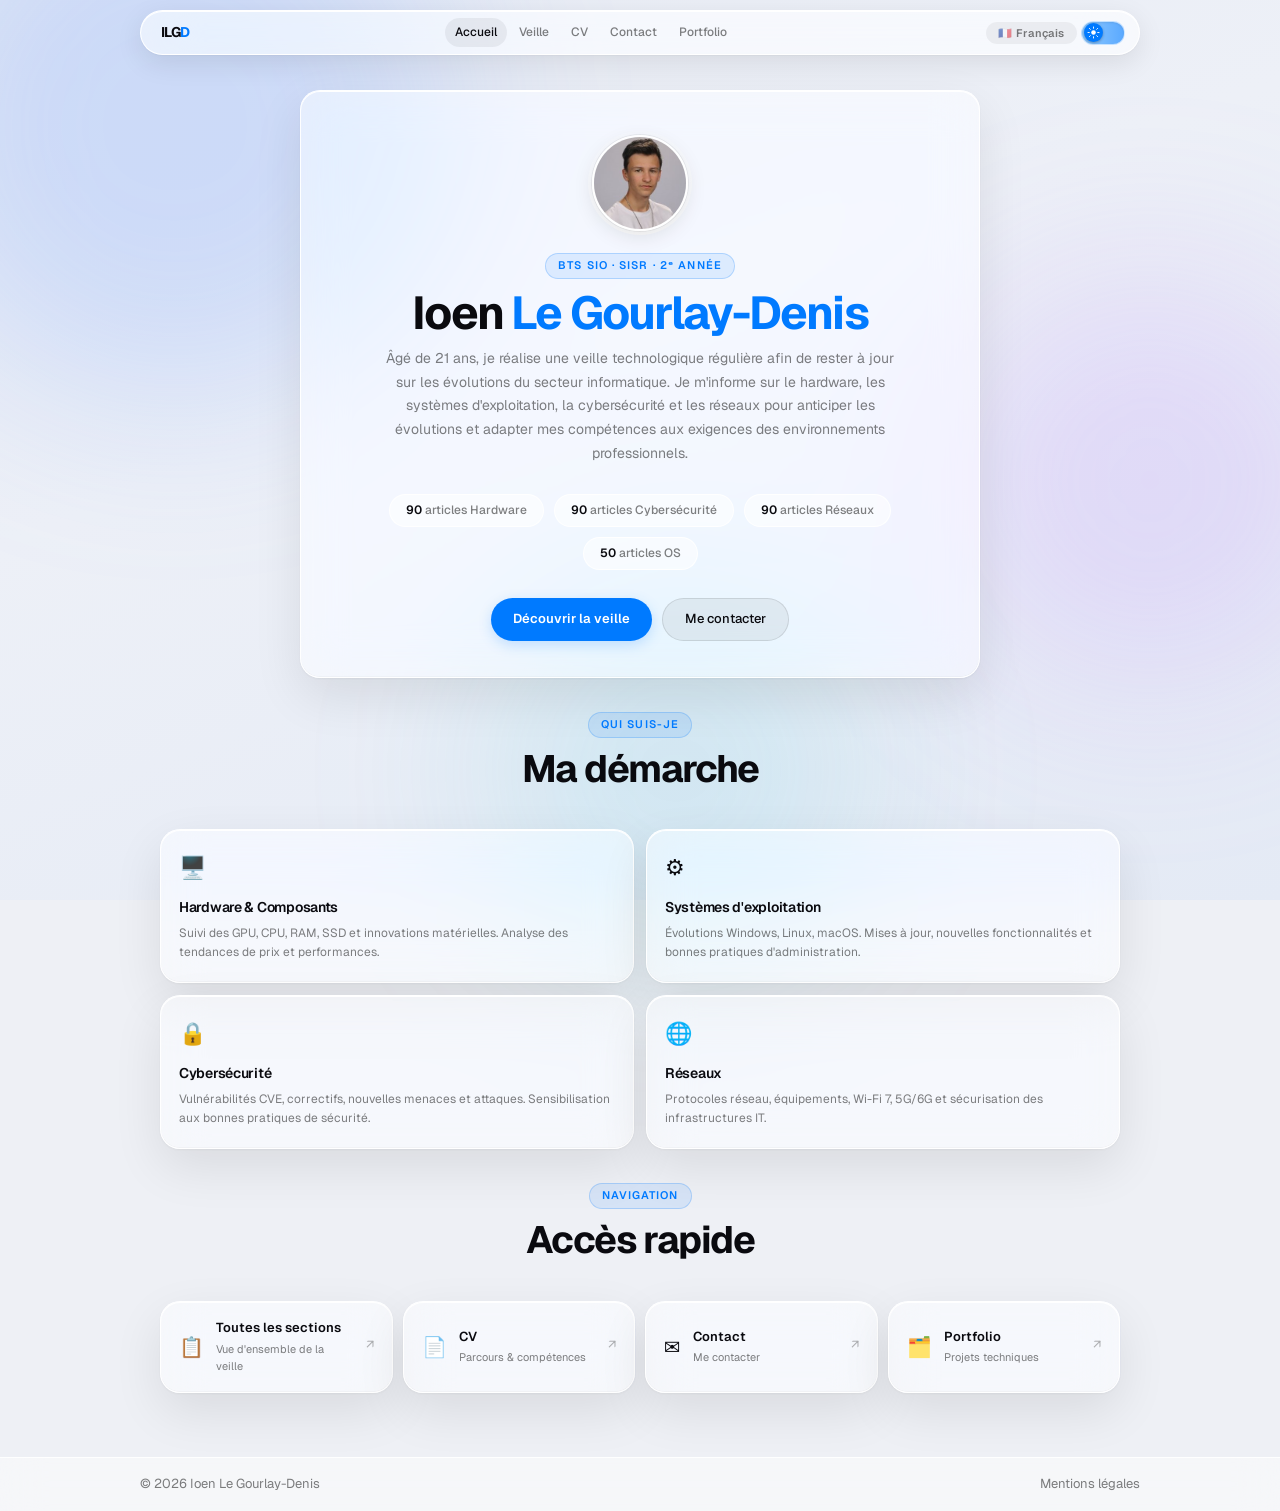
==== commit 7b2e5c6f: "Add files via upload" ====
--- a/index.html
+++ b/index.html
@@ -47,8 +47,8 @@
       <a href="portfolio.html" class="nav-a">Portfolio</a>
     </div>
     <select class="lang-select" id="langSelect" aria-label="Changer la langue">
-      <option value="fr">Français</option>
-      <option value="en">English</option>
+      <option value="fr">🇫🇷 Français</option>
+      <option value="en">🇬🇧 English</option>
     </select>
     <label class="theme-toggle" id="themeToggle" aria-label="Basculer le mode sombre">
       <input type="checkbox" id="themeCheckbox">
